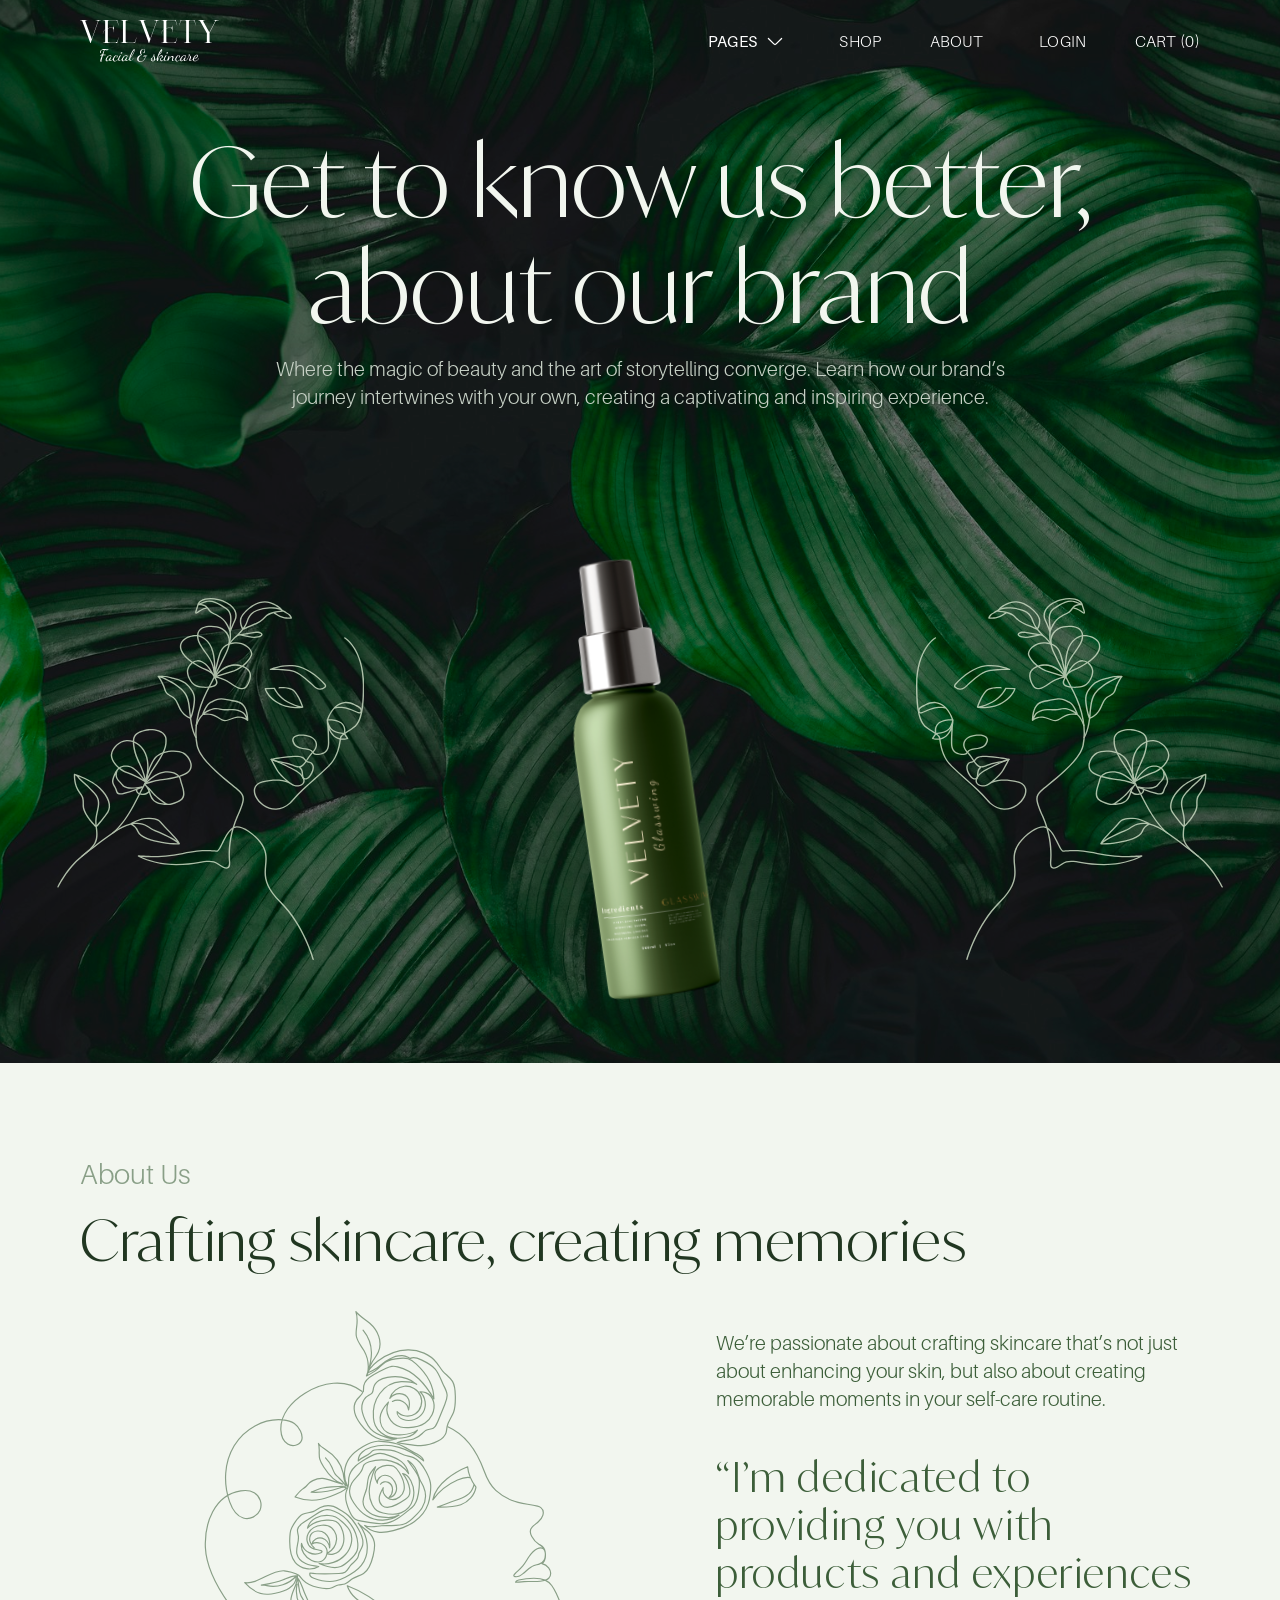
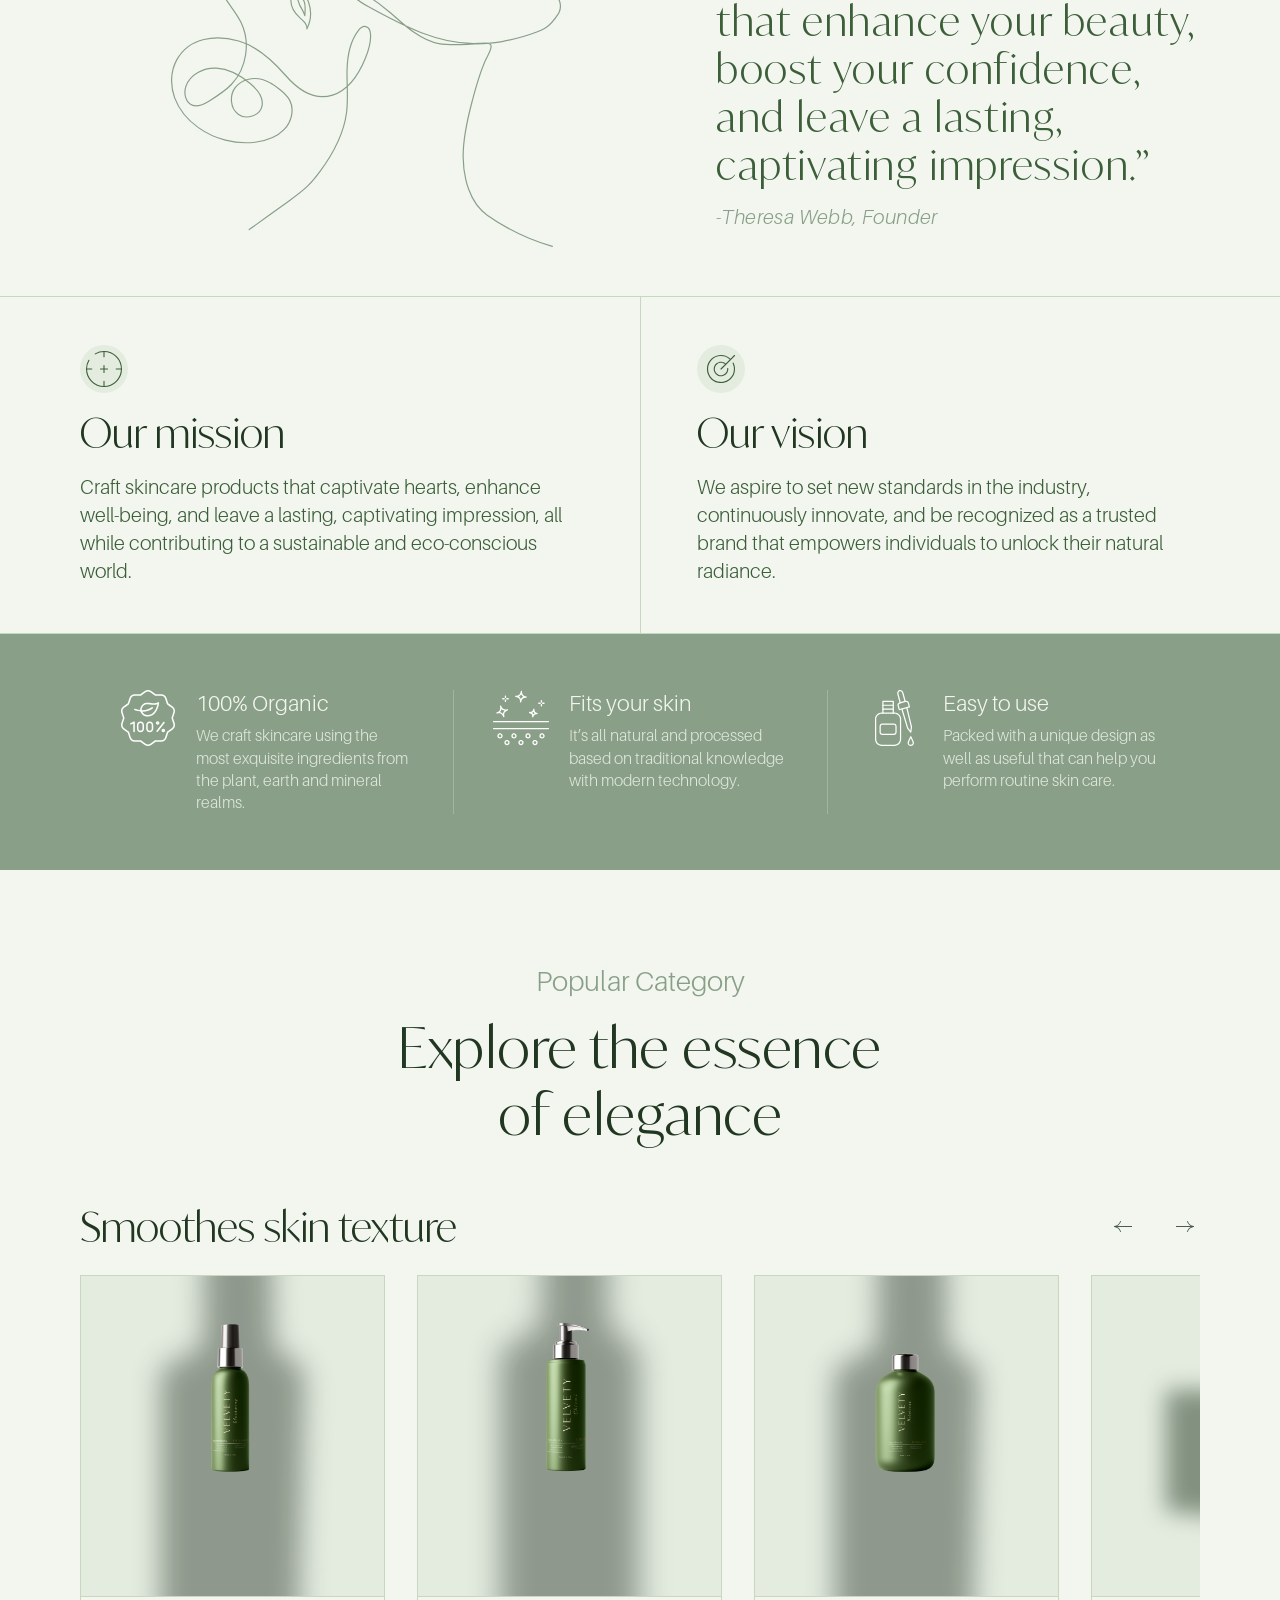
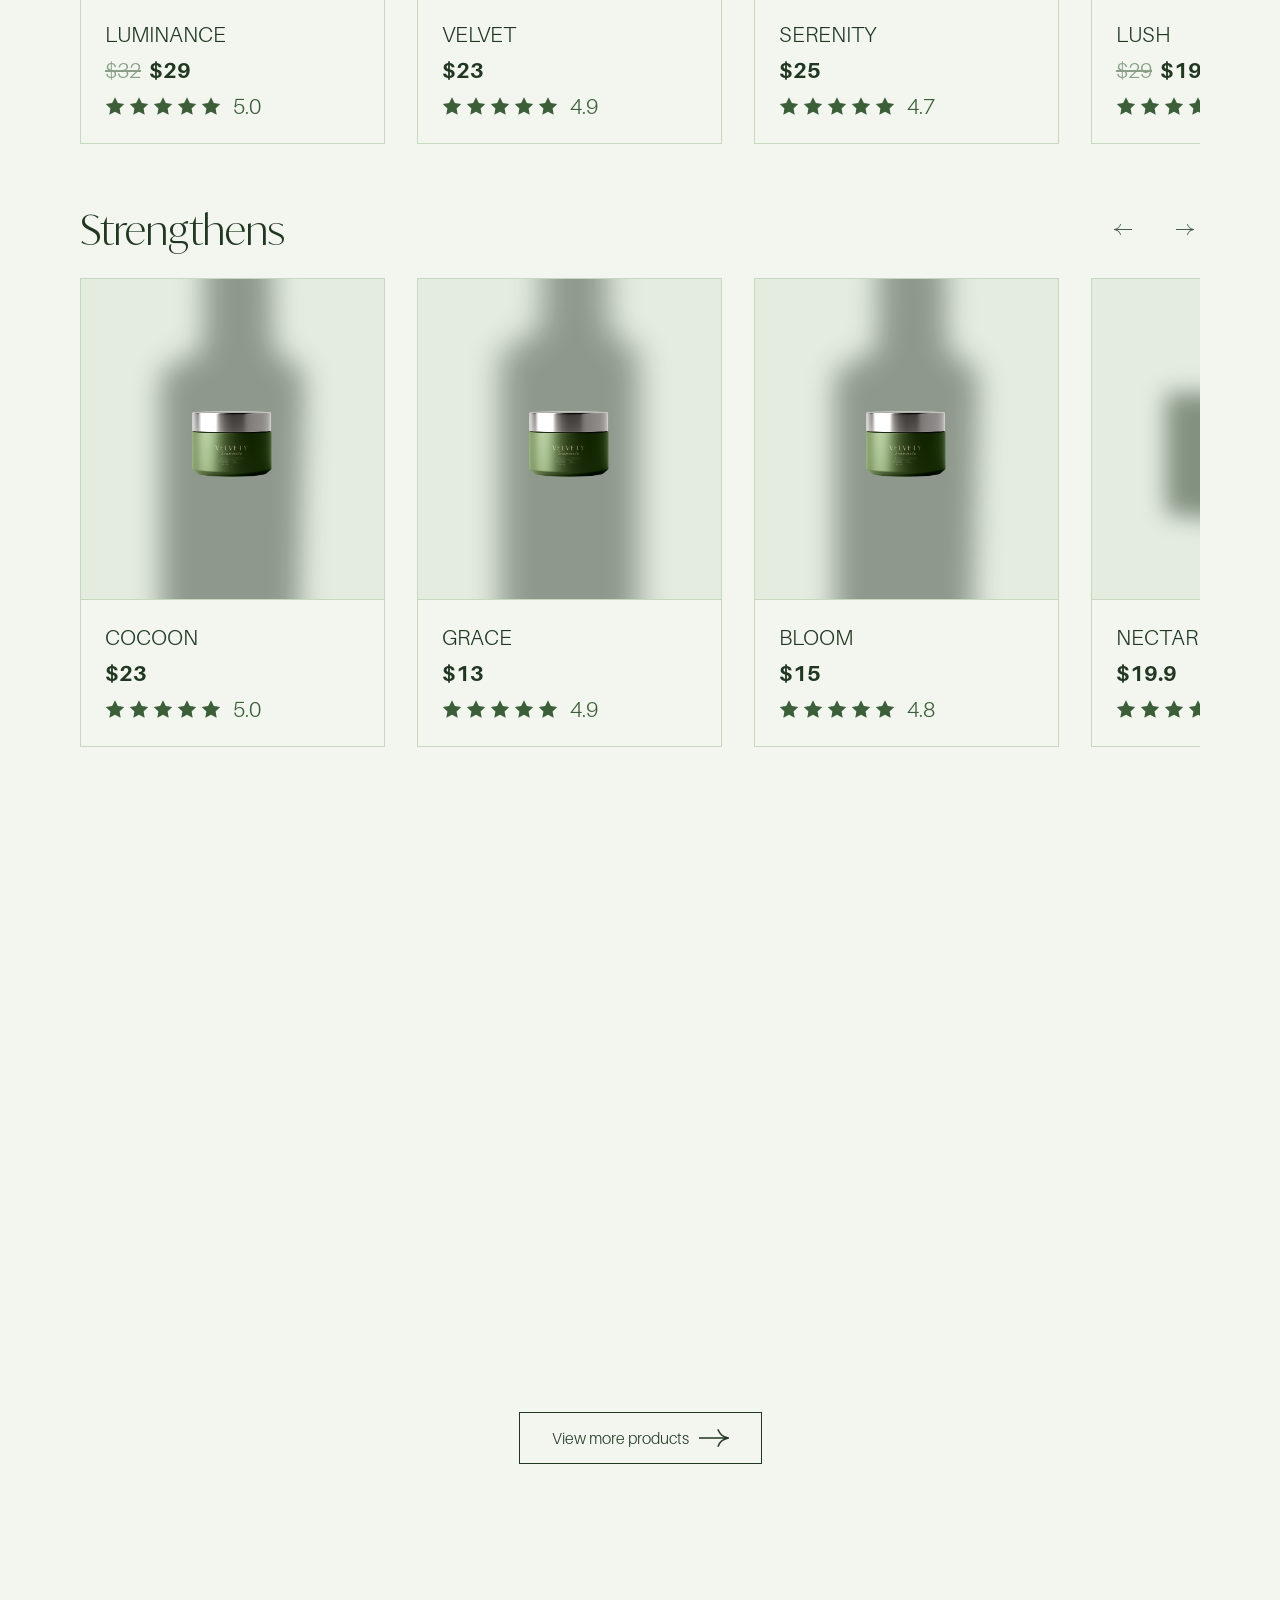
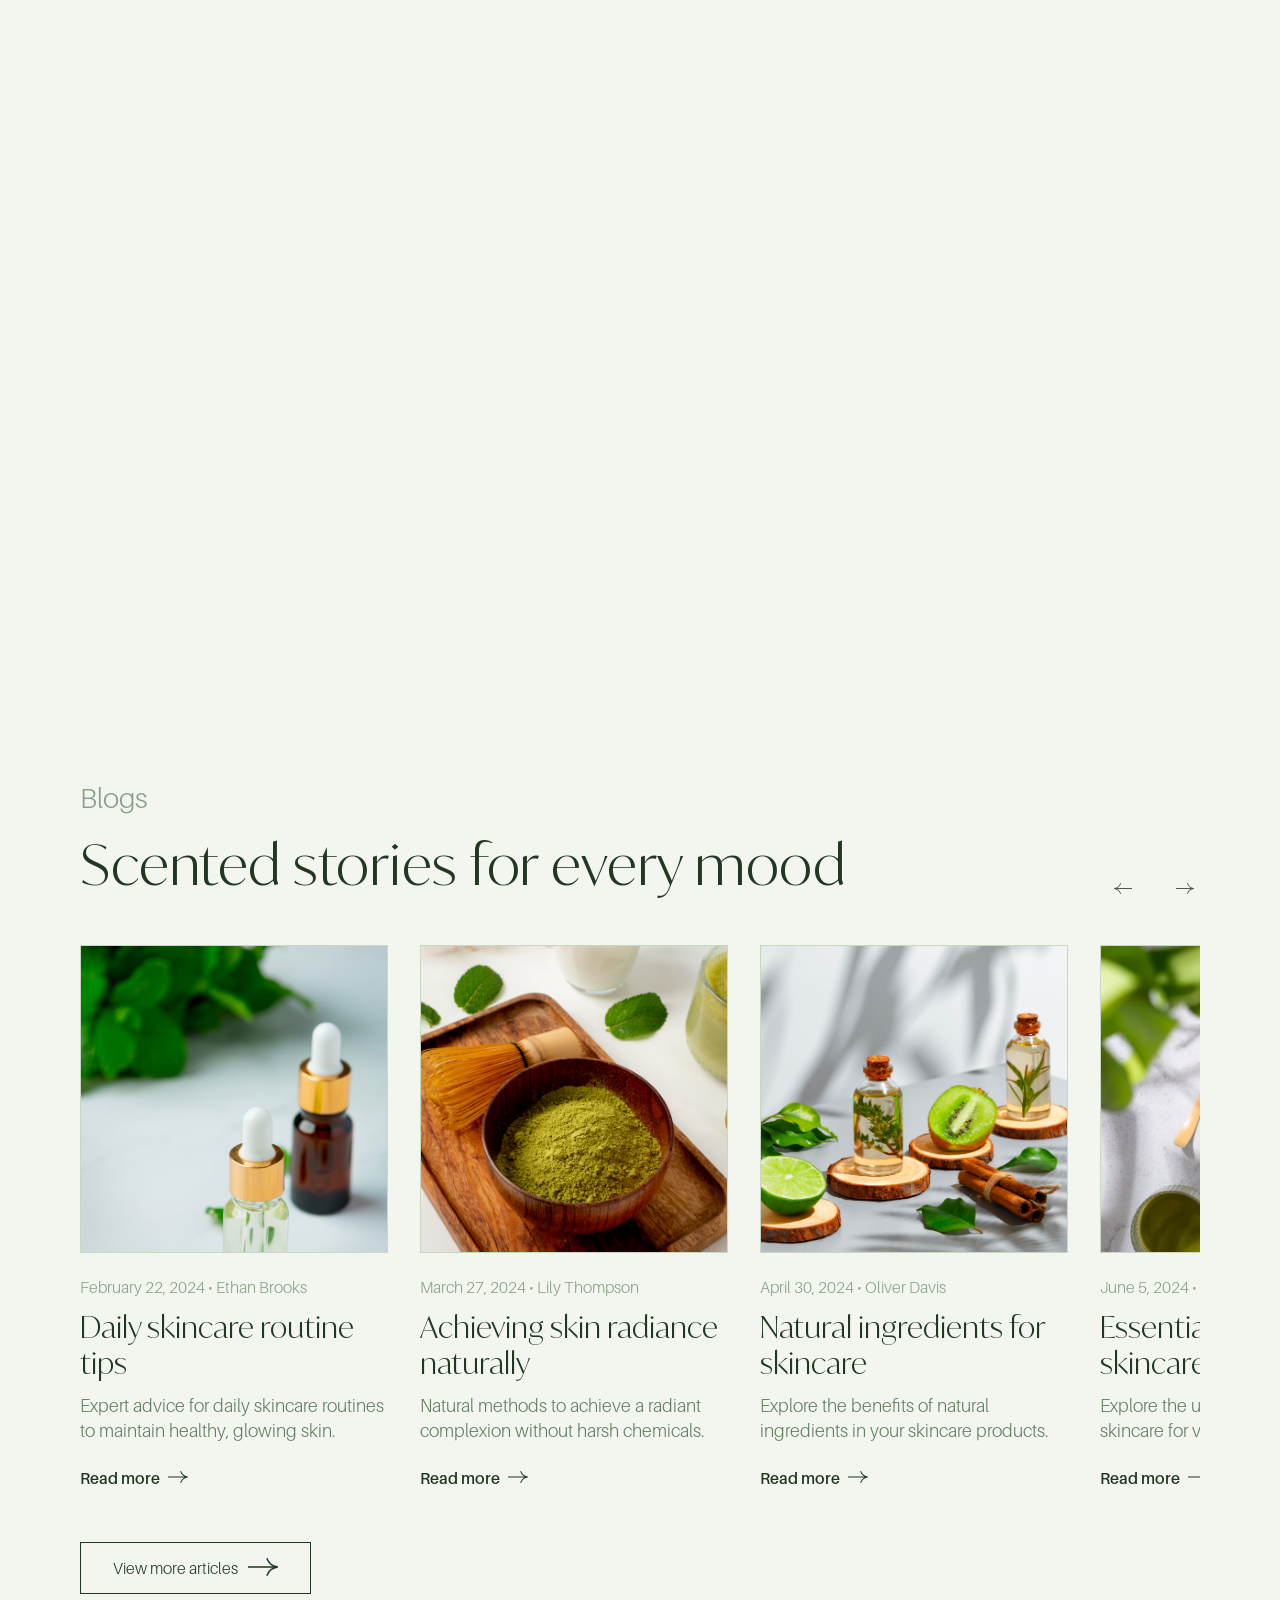
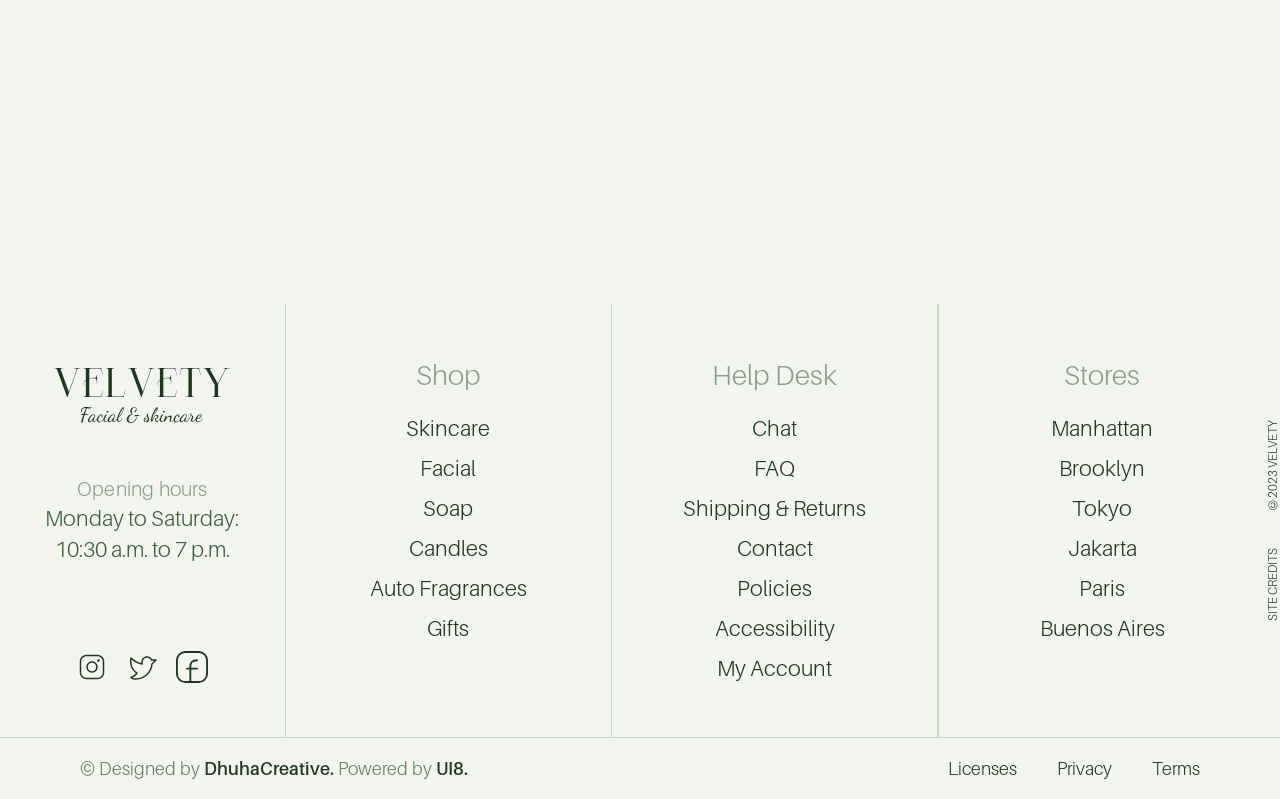
==== about.html @ 3296fec9 "Build VELVETY responsive site: Home, About, Shop Faithful Figma-to-code implementation with full-ble" ====
<!DOCTYPE html>
<html lang="en">
<head>
<meta charset="UTF-8" />
<meta name="viewport" content="width=device-width, initial-scale=1.0" />
<title>VELVETY — About Us</title>
<meta name="description" content="Get to know us better — Velvety facial &amp; skincare. Our story, mission, team and journal." />
<link rel="preconnect" href="https://fonts.googleapis.com" />
<link rel="preconnect" href="https://fonts.gstatic.com" crossorigin />
<link href="https://fonts.googleapis.com/css2?family=Cormorant+Garamond:ital,wght@0,300;0,400;0,500;1,400&display=swap" rel="stylesheet" />
<link rel="stylesheet" href="css/styles.css" />
<link rel="stylesheet" href="css/about.css" />
</head>
<body>

<!-- ================= NAVBAR ================= -->
<header class="nav" id="nav">
  <div class="nav__inner">
    <a class="nav__logo" href="index.html" aria-label="Velvety home">
      <img src="assets/svg/velvety_logo_nav.svg" alt="Velvety" class="nav__logo-word" />
      <img src="assets/svg/facial_skincare_nav.svg" alt="Facial &amp; skincare" class="nav__logo-sub" />
    </a>
    <nav class="nav__menu" aria-label="Primary">
      <div class="nav__left">
        <button class="nav__link nav__pages" type="button">PAGES
          <img src="assets/svg/arrow_down.svg" alt="" class="nav__caret" />
        </button>
        <a class="nav__link" href="shop.html">SHOP</a>
        <a class="nav__link" href="about.html">ABOUT</a>
      </div>
      <div class="nav__right">
        <a class="nav__link" href="#">LOGIN</a>
        <a class="nav__link" href="#">CART (0)</a>
      </div>
    </nav>
    <button class="nav__burger" id="burger" aria-label="Menu" aria-expanded="false"><span></span><span></span><span></span></button>
  </div>
</header>

<main id="top">

<!-- ================= HERO ================= -->
<section class="ahero" id="hero">
  <div class="ahero__bg" style="background-image:url('assets/img/about_hero_bg.png')"></div>
  <img class="ahero__illus ahero__illus--l" src="assets/svg/about_illus_left.svg" alt="" />
  <img class="ahero__illus ahero__illus--r" src="assets/svg/about_illus_right.svg" alt="" />
  <div class="ahero__inner">
    <h1 class="ahero__title reveal-hero"><span class="line">Get to know us better,</span> <span class="line">about our brand</span></h1>
    <p class="ahero__sub reveal">Where the magic of beauty and the art of storytelling converge. Learn how our brand’s journey intertwines with your own, creating a captivating and inspiring experience.</p>
    <div class="ahero__bottle floaty-slow"><img src="assets/img/about_hero_bottle.png" alt="Velvety product" /></div>
  </div>
</section>

<!-- ================= ABOUT US ================= -->
<section class="aboutus">
  <div class="aboutus__head reveal">
    <p class="eyebrow">About Us</p>
    <h2 class="h2">Crafting skincare, creating memories</h2>
  </div>
  <div class="aboutus__content reveal">
    <div class="aboutus__illus"><img src="assets/svg/about_woman_b.svg" alt="Line illustration of a woman" /></div>
    <div class="aboutus__text">
      <p class="lead">We’re passionate about crafting skincare that’s not just about enhancing your skin, but also about creating memorable moments in your self-care routine.</p>
      <div class="aboutus__quote">
        <blockquote>“I’m dedicated to providing you with products and experiences that enhance your beauty, boost your confidence, and leave a lasting, captivating impression.”</blockquote>
        <cite>-Theresa Webb, Founder</cite>
      </div>
    </div>
  </div>
</section>

<!-- ================= MISSION & VISION ================= -->
<section class="mv reveal">
  <div class="mv__col">
    <span class="mv__icon"><img src="assets/svg/ic_mission.svg" alt="" /></span>
    <h3>Our mission</h3>
    <p>Craft skincare products that captivate hearts, enhance well-being, and leave a lasting, captivating impression, all while contributing to a sustainable and eco-conscious world.</p>
  </div>
  <div class="mv__col">
    <span class="mv__icon"><img src="assets/svg/ic_vision.svg" alt="" /></span>
    <h3>Our vision</h3>
    <p>We aspire to set new standards in the industry, continuously innovate, and be recognized as a trusted brand that empowers individuals to unlock their natural radiance.</p>
  </div>
</section>

<!-- ================= VALUE BAR ================= -->
<section class="value reveal">
  <div class="value__col">
    <span class="value__icon"><img src="assets/svg/ic_organic.svg" alt="" /></span>
    <div><h4>100% Organic</h4><p>We craft skincare using the most exquisite ingredients from the plant, earth and mineral realms.</p></div>
  </div>
  <div class="value__col">
    <span class="value__icon"><img src="assets/svg/ic_skin.svg" alt="" /></span>
    <div><h4>Fits your skin</h4><p>It’s all natural and processed based on traditional knowledge with modern technology.</p></div>
  </div>
  <div class="value__col">
    <span class="value__icon"><img src="assets/svg/ic_serum.svg" alt="" /></span>
    <div><h4>Easy to use</h4><p>Packed with a unique design as well as useful that can help you perform routine skin care.</p></div>
  </div>
</section>

<!-- ================= EXPLORE ================= -->
<section class="explore">
  <div class="explore__head reveal">
    <p class="eyebrow">Popular Category</p>
    <h2 class="h2">Explore the essence of elegance</h2>
  </div>

  <div class="excat reveal">
    <div class="excat__title"><h3>Smoothes skin texture</h3>
      <div class="excat__nav"><button class="ex-prev"><img src="assets/svg/arrow_right.svg" alt="prev"></button><button class="ex-next"><img src="assets/svg/arrow_right.svg" alt="next"></button></div>
    </div>
    <div class="excat__track">
      <!-- 5 bottle products -->
      <article class="product-sm"><div class="product-sm__img"><img class="blob" src="assets/svg/blob_rect13.svg" alt=""><img class="bottle" src="assets/img/explore_bottle.png" alt="Luminance"></div><div class="product-sm__desc"><h3>LUMINANCE</h3><div class="pprice-row"><span class="pprice-old">$32</span><span class="pprice">$29</span></div><div class="rating"><span class="stars"><img src="assets/svg/star_full.svg"><img src="assets/svg/star_full.svg"><img src="assets/svg/star_full.svg"><img src="assets/svg/star_full.svg"><img src="assets/svg/star_full.svg"></span><span class="rnum">5.0</span></div></div></article>
      <article class="product-sm"><div class="product-sm__img"><img class="blob" src="assets/svg/blob_rect14.svg" alt=""><img class="bottle" src="assets/img/bottle_chicori.png" alt="Velvet"></div><div class="product-sm__desc"><h3>VELVET</h3><p class="pprice">$23</p><div class="rating"><span class="stars"><img src="assets/svg/star_full.svg"><img src="assets/svg/star_full.svg"><img src="assets/svg/star_full.svg"><img src="assets/svg/star_full.svg"><img src="assets/svg/star_full.svg"></span><span class="rnum">4.9</span></div></div></article>
      <article class="product-sm"><div class="product-sm__img"><img class="blob" src="assets/svg/blob_rect15.svg" alt=""><img class="bottle" src="assets/img/bottle_notorious.png" alt="Serenity"></div><div class="product-sm__desc"><h3>SERENITY</h3><p class="pprice">$25</p><div class="rating"><span class="stars"><img src="assets/svg/star_full.svg"><img src="assets/svg/star_full.svg"><img src="assets/svg/star_full.svg"><img src="assets/svg/star_full.svg"><img src="assets/svg/star_full.svg"></span><span class="rnum">4.7</span></div></div></article>
      <article class="product-sm"><div class="product-sm__img"><img class="blob" src="assets/svg/blob_rect27.svg" alt=""><img class="bottle" src="assets/img/bottle_holocena.png" alt="Lush"></div><div class="product-sm__desc"><h3>LUSH</h3><div class="pprice-row"><span class="pprice-old">$29</span><span class="pprice">$19</span></div><div class="rating"><span class="stars"><img src="assets/svg/star_full.svg"><img src="assets/svg/star_full.svg"><img src="assets/svg/star_full.svg"><img src="assets/svg/star_full.svg"><img src="assets/svg/star_full.svg"></span><span class="rnum">5.0</span></div></div></article>
      <article class="product-sm"><div class="product-sm__img"><img class="blob" src="assets/svg/blob_rect28.svg" alt=""><img class="bottle" src="assets/img/hero_bottle.png" alt="Elysium"></div><div class="product-sm__desc"><h3>ELYSIUM</h3><p class="pprice">$20</p><div class="rating"><span class="stars"><img src="assets/svg/star_full.svg"><img src="assets/svg/star_full.svg"><img src="assets/svg/star_full.svg"><img src="assets/svg/star_full.svg"><img src="assets/svg/star_full.svg"></span><span class="rnum">4.7</span></div></div></article>
    </div>
  </div>

  <div class="excat reveal">
    <div class="excat__title"><h3>Strengthens</h3>
      <div class="excat__nav"><button class="ex-prev"><img src="assets/svg/arrow_right.svg" alt="prev"></button><button class="ex-next"><img src="assets/svg/arrow_right.svg" alt="next"></button></div>
    </div>
    <div class="excat__track">
      <!-- 5 jar products -->
      <article class="product-sm"><div class="product-sm__img"><img class="blob" src="assets/svg/blob_rect13.svg" alt=""><img class="bottle" src="assets/img/bottle_inamorata.png" alt="Cocoon"></div><div class="product-sm__desc"><h3>COCOON</h3><p class="pprice">$23</p><div class="rating"><span class="stars"><img src="assets/svg/star_full.svg"><img src="assets/svg/star_full.svg"><img src="assets/svg/star_full.svg"><img src="assets/svg/star_full.svg"><img src="assets/svg/star_full.svg"></span><span class="rnum">5.0</span></div></div></article>
      <article class="product-sm"><div class="product-sm__img"><img class="blob" src="assets/svg/blob_rect14.svg" alt=""><img class="bottle" src="assets/img/bottle_inamorata.png" alt="Grace"></div><div class="product-sm__desc"><h3>GRACE</h3><p class="pprice">$13</p><div class="rating"><span class="stars"><img src="assets/svg/star_full.svg"><img src="assets/svg/star_full.svg"><img src="assets/svg/star_full.svg"><img src="assets/svg/star_full.svg"><img src="assets/svg/star_full.svg"></span><span class="rnum">4.9</span></div></div></article>
      <article class="product-sm"><div class="product-sm__img"><img class="blob" src="assets/svg/blob_rect15.svg" alt=""><img class="bottle" src="assets/img/bottle_inamorata.png" alt="Bloom"></div><div class="product-sm__desc"><h3>BLOOM</h3><p class="pprice">$15</p><div class="rating"><span class="stars"><img src="assets/svg/star_full.svg"><img src="assets/svg/star_full.svg"><img src="assets/svg/star_full.svg"><img src="assets/svg/star_full.svg"><img src="assets/svg/star_full.svg"></span><span class="rnum">4.8</span></div></div></article>
      <article class="product-sm"><div class="product-sm__img"><img class="blob" src="assets/svg/blob_rect27.svg" alt=""><img class="bottle" src="assets/img/bottle_inamorata.png" alt="Nectar"></div><div class="product-sm__desc"><h3>NECTAR</h3><p class="pprice">$19.9</p><div class="rating"><span class="stars"><img src="assets/svg/star_full.svg"><img src="assets/svg/star_full.svg"><img src="assets/svg/star_full.svg"><img src="assets/svg/star_full.svg"><img src="assets/svg/star_full.svg"></span><span class="rnum">5.0</span></div></div></article>
      <article class="product-sm"><div class="product-sm__img"><img class="blob" src="assets/svg/blob_rect28.svg" alt=""><img class="bottle" src="assets/img/bottle_inamorata.png" alt="Harmony"></div><div class="product-sm__desc"><h3>HARMONY</h3><p class="pprice">$20</p><div class="rating"><span class="stars"><img src="assets/svg/star_full.svg"><img src="assets/svg/star_full.svg"><img src="assets/svg/star_full.svg"><img src="assets/svg/star_full.svg"><img src="assets/svg/star_full.svg"></span><span class="rnum">5.0</span></div></div></article>
    </div>
  </div>

  <div class="excat reveal">
    <div class="excat__title"><h3>Revitalizes</h3>
      <div class="excat__nav"><button class="ex-prev"><img src="assets/svg/arrow_right.svg" alt="prev"></button><button class="ex-next"><img src="assets/svg/arrow_right.svg" alt="next"></button></div>
    </div>
    <div class="excat__track">
      <article class="product-sm"><div class="product-sm__img"><img class="blob" src="assets/svg/blob_rect13.svg" alt=""><img class="bottle" src="assets/img/bottle_notorious.png" alt="Opulent"></div><div class="product-sm__desc"><h3>OPULENT</h3><p class="pprice">$19</p><div class="rating"><span class="stars"><img src="assets/svg/star_full.svg"><img src="assets/svg/star_full.svg"><img src="assets/svg/star_full.svg"><img src="assets/svg/star_full.svg"><img src="assets/svg/star_full.svg"></span><span class="rnum">4.9</span></div></div></article>
      <article class="product-sm"><div class="product-sm__img"><img class="blob" src="assets/svg/blob_rect14.svg" alt=""><img class="bottle" src="assets/img/explore_bottle.png" alt="Silken"></div><div class="product-sm__desc"><h3>SILKEN</h3><p class="pprice">$17.5</p><div class="rating"><span class="stars"><img src="assets/svg/star_full.svg"><img src="assets/svg/star_full.svg"><img src="assets/svg/star_full.svg"><img src="assets/svg/star_full.svg"><img src="assets/svg/star_full.svg"></span><span class="rnum">4.8</span></div></div></article>
      <article class="product-sm"><div class="product-sm__img"><img class="blob" src="assets/svg/blob_rect15.svg" alt=""><img class="bottle" src="assets/img/bottle_chicori.png" alt="Radiant"></div><div class="product-sm__desc"><h3>RADIANT</h3><p class="pprice">$18</p><div class="rating"><span class="stars"><img src="assets/svg/star_full.svg"><img src="assets/svg/star_full.svg"><img src="assets/svg/star_full.svg"><img src="assets/svg/star_full.svg"><img src="assets/svg/star_full.svg"></span><span class="rnum">5.0</span></div></div></article>
      <article class="product-sm"><div class="product-sm__img"><img class="blob" src="assets/svg/blob_rect27.svg" alt=""><img class="bottle" src="assets/img/bottle_holocena.png" alt="Etheral"></div><div class="product-sm__desc"><h3>ETHERAL</h3><p class="pprice">$16</p><div class="rating"><span class="stars"><img src="assets/svg/star_full.svg"><img src="assets/svg/star_full.svg"><img src="assets/svg/star_full.svg"><img src="assets/svg/star_full.svg"><img src="assets/svg/star_full.svg"></span><span class="rnum">4.9</span></div></div></article>
      <article class="product-sm"><div class="product-sm__img"><img class="blob" src="assets/svg/blob_rect28.svg" alt=""><img class="bottle" src="assets/img/hero_bottle.png" alt="Verde"></div><div class="product-sm__desc"><h3>VERDE</h3><p class="pprice">$20</p><div class="rating"><span class="stars"><img src="assets/svg/star_full.svg"><img src="assets/svg/star_full.svg"><img src="assets/svg/star_full.svg"><img src="assets/svg/star_full.svg"><img src="assets/svg/star_full.svg"></span><span class="rnum">4.9</span></div></div></article>
    </div>
  </div>

  <a href="index.html#shop" class="btn-outline" style="align-self:center"><span>View more products</span><img src="assets/svg/arrow_right.svg" alt=""></a>
</section>

<!-- ================= OUR TEAM ================= -->
<section class="team">
  <div class="team__head reveal">
    <p class="eyebrow">Our Team</p>
    <h2 class="h2">The heart and soul behind the scents</h2>
  </div>
  <div class="team__grid">
    <div class="team__col reveal">
      <article class="tcard"><div class="tcard__img"><img src="assets/img/team1.png" alt="Elena Bennett"></div><div class="tcard__name"><h5>Elena Bennett</h5><p>CEO &amp; Founder</p><img class="tcard__plus" src="assets/svg/ic_plus.svg" alt=""></div></article>
      <article class="tcard"><div class="tcard__img"><img src="assets/img/team2.png" alt="Isabella Rodriguez"></div><div class="tcard__name"><h5>Isabella Rodriguez</h5><p>CEO &amp; Founder</p><img class="tcard__plus" src="assets/svg/ic_plus.svg" alt=""></div></article>
      <article class="tcard"><div class="tcard__img"><img src="assets/img/team3.png" alt="Lucas Turner"></div><div class="tcard__name"><h5>Lucas Turner</h5><p>Quality Assurance Specialist</p><img class="tcard__plus" src="assets/svg/ic_plus.svg" alt=""></div></article>
    </div>
    <div class="team__col reveal">
      <article class="tcard"><div class="tcard__img"><img src="assets/img/team4.png" alt="Sophia Langley"></div><div class="tcard__name"><h5>Sophia Langley</h5><p>Chief Scientist</p><img class="tcard__plus" src="assets/svg/ic_plus.svg" alt=""></div></article>
      <article class="tcard"><div class="tcard__img"><img src="assets/img/team5.png" alt="Liam Morgan"></div><div class="tcard__name"><h5>Liam Morgan</h5><p>Creative director</p><img class="tcard__plus" src="assets/svg/ic_plus.svg" alt=""></div></article>
      <article class="tcard"><div class="tcard__img"><img src="assets/img/team6.png" alt="Ava Foster"></div><div class="tcard__name"><h5>Ava Foster</h5><p>Sales &amp; Partnerships Manager</p><img class="tcard__plus" src="assets/svg/ic_plus.svg" alt=""></div></article>
    </div>
    <div class="team__col reveal">
      <article class="tcard"><div class="tcard__img"><img src="assets/img/team7.png" alt="Oliver Mitchell"></div><div class="tcard__name"><h5>Oliver Mitchell</h5><p>Head of Product Development</p><img class="tcard__plus" src="assets/svg/ic_plus.svg" alt=""></div></article>
      <article class="tcard"><div class="tcard__img"><img src="assets/img/team8.png" alt="Nina Carter"></div><div class="tcard__name"><h5>Nina Carter</h5><p>Customer Care Manager</p><img class="tcard__plus" src="assets/svg/ic_plus.svg" alt=""></div></article>
      <article class="tcard"><div class="tcard__img"><img src="assets/img/team9.png" alt="Ella Clarke"></div><div class="tcard__name"><h5>Ella Clarke</h5><p>Sustainability Coordinator</p><img class="tcard__plus" src="assets/svg/ic_plus.svg" alt=""></div></article>
    </div>
  </div>
</section>

<!-- ================= STATS ================= -->
<section class="stats reveal">
  <div class="stat"><b data-count="4.9">4.9</b><span>Customer Satisfaction</span></div>
  <div class="stat"><b data-count="100" data-suffix="+">100+</b><span>Variety of Product</span></div>
  <div class="stat"><b data-count="15" data-suffix="+">15+</b><span>Years in Business</span></div>
  <div class="stat"><b data-count="100" data-suffix="%">100%</b><span>Eco-Friendly Initiatives</span></div>
</section>

<!-- ================= BLOGS ================= -->
<section class="blogs">
  <div class="blogs__head reveal">
    <div>
      <p class="eyebrow">Blogs</p>
      <h2 class="h2" style="margin-top:16px">Scented stories for every mood</h2>
    </div>
    <div class="blogs__nav"><button class="bl-prev"><img src="assets/svg/arrow_right.svg" alt="prev"></button><button class="bl-next"><img src="assets/svg/arrow_right.svg" alt="next"></button></div>
  </div>
  <div class="blogs__track reveal">
    <article class="bcard"><div class="bcard__img"><img src="assets/img/blog1.png" alt=""></div><div class="bcard__meta"><p class="bcard__date">February 22, 2024 • Ethan Brooks</p><h3 class="bcard__title">Daily skincare routine tips</h3><p class="bcard__desc">Expert advice for daily skincare routines to maintain healthy, glowing skin.</p></div><a href="#" class="btn-text">Read more <img src="assets/svg/arrow_right.svg" alt=""></a></article>
    <article class="bcard"><div class="bcard__img"><img src="assets/img/blog2.png" alt=""></div><div class="bcard__meta"><p class="bcard__date">March 27, 2024 • Lily Thompson</p><h3 class="bcard__title">Achieving skin radiance naturally</h3><p class="bcard__desc">Natural methods to achieve a radiant complexion without harsh chemicals.</p></div><a href="#" class="btn-text">Read more <img src="assets/svg/arrow_right.svg" alt=""></a></article>
    <article class="bcard"><div class="bcard__img"><img src="assets/img/blog3.png" alt=""></div><div class="bcard__meta"><p class="bcard__date">April 30, 2024 • Oliver Davis</p><h3 class="bcard__title">Natural ingredients for skincare</h3><p class="bcard__desc">Explore the benefits of natural ingredients in your skincare products.</p></div><a href="#" class="btn-text">Read more <img src="assets/svg/arrow_right.svg" alt=""></a></article>
    <article class="bcard"><div class="bcard__img"><img src="assets/img/blog4.png" alt=""></div><div class="bcard__meta"><p class="bcard__date">June 5, 2024 • Ava Bennett</p><h3 class="bcard__title">Essential oils for skincare</h3><p class="bcard__desc">Explore the use of essential oils in skincare for various benefits.</p></div><a href="#" class="btn-text">Read more <img src="assets/svg/arrow_right.svg" alt=""></a></article>
    <article class="bcard"><div class="bcard__img"><img src="assets/img/blog5.png" alt=""></div><div class="bcard__meta"><p class="bcard__date">October 25, 2024 • Sofia Adams</p><h3 class="bcard__title">Anti-Aging Secrets Revealed</h3><p class="bcard__desc">Unlock the fountain of youth with proven anti-aging tips and skincare secrets to keep your complexion timeless.</p></div><a href="#" class="btn-text">Read more <img src="assets/svg/arrow_right.svg" alt=""></a></article>
    <article class="bcard"><div class="bcard__img"><img src="assets/img/blog6.png" alt=""></div><div class="bcard__meta"><p class="bcard__date">November 30, 2024 • Caleb Johnson</p><h3 class="bcard__title">The Power of Transparent Skincare</h3><p class="bcard__desc">Dive into the world of transparent skincare, demystifying ingredients and practices for a crystal-clear complexion.</p></div><a href="#" class="btn-text">Read more <img src="assets/svg/arrow_right.svg" alt=""></a></article>
    <article class="bcard"><div class="bcard__img"><img src="assets/img/blog7.png" alt=""></div><div class="bcard__meta"><p class="bcard__date">January 4, 2025 • Emma White</p><h3 class="bcard__title">Cold-Weather Skincare Tips</h3><p class="bcard__desc">Explore the use of essential oils in skincare for various benefits.</p></div><a href="#" class="btn-text">Read more <img src="assets/svg/arrow_right.svg" alt=""></a></article>
    <article class="bcard"><div class="bcard__img"><img src="assets/img/blog8.png" alt=""></div><div class="bcard__meta"><p class="bcard__date">February 8, 2025 • Noah Turner</p><h3 class="bcard__title">New Year, New Skincare Routine</h3><p class="bcard__desc">Fresh routines and rituals to refresh your skin and your mindset for the year ahead.</p></div><a href="#" class="btn-text">Read more <img src="assets/svg/arrow_right.svg" alt=""></a></article>
  </div>
  <a href="#" class="btn-outline blogs__more"><span>View more articles</span><img src="assets/svg/arrow_right.svg" alt=""></a>
</section>

<!-- ================= SUBSCRIBE ================= -->
<section class="subscribe reveal">
  <h2 class="subscribe__title">Subscribe to get 10% off your first order</h2>
  <form class="subscribe__form" onsubmit="return false">
    <div class="subscribe__input"><input type="email" placeholder="Drop your email here" aria-label="Email" /></div>
    <button class="subscribe__btn" aria-label="Subscribe"><img src="assets/svg/arrow_big.svg" alt="" /></button>
  </form>
</section>

</main>

<!-- ================= FOOTER ================= -->
<footer class="footer">
  <div class="footer__cols">
    <div class="footer__brand">
      <div class="footer__logo">
        <img src="assets/svg/velvety_logo_footer.svg" alt="Velvety" class="footer__logo-word" />
        <img src="assets/svg/facial_skincare_footer.svg" alt="Facial &amp; skincare" class="footer__logo-sub" />
      </div>
      <div class="footer__hours"><p class="muted">Opening hours</p><p class="dark">Monday to Saturday: 10:30 a.m. to 7 p.m.</p></div>
      <div class="footer__social"><a href="#" aria-label="Instagram"><img src="assets/svg/ic_instagram.svg" alt=""></a><a href="#" aria-label="Twitter"><img src="assets/svg/ic_twitter.svg" alt=""></a><a href="#" aria-label="Facebook"><img src="assets/svg/ic_facebook.svg" alt=""></a></div>
    </div>
    <div class="footer__menu footer__menu--l"><p class="footer__h">Shop</p><ul><li>Skincare</li><li>Facial</li><li>Soap</li><li>Candles</li><li>Auto Fragrances</li><li>Gifts</li></ul></div>
    <div class="footer__menu"><p class="footer__h">Help Desk</p><ul><li>Chat</li><li>FAQ</li><li>Shipping &amp; Returns</li><li>Contact</li><li>Policies</li><li>Accessibility</li><li>My Account</li></ul></div>
    <div class="footer__menu footer__menu--l"><p class="footer__h">Stores</p><ul><li>Manhattan</li><li>Brooklyn</li><li>Tokyo</li><li>Jakarta</li><li>Paris</li><li>Buenos Aires</li></ul></div>
    <div class="footer__credits"><span>SITE CREDITS</span><span>©2023 VELVETY</span></div>
  </div>
  <div class="footer__bar">
    <p>© Designed by <b>DhuhaCreative.</b> Powered by <b>UI8.</b></p>
    <div class="footer__legal"><span>Licenses</span><span>Privacy</span><span>Terms</span></div>
  </div>
</footer>

<script src="js/script.js"></script>
<script src="js/about.js"></script>
</body>
</html>
---- css/styles.css ----
/* ============================================================
   VELVETY — Facial & Skincare  |  faithful rebuild of Figma "Home"
   ============================================================ */

/* ---------- Fonts (real licensed fonts, provided by the user) ----------
   IvyMode  → headings (serif)   | assets/fonts/ivy-mode/  (woff2 + woff)
   Aileron  → body (sans)        | assets/fonts/aileron/   (otf) */
@font-face{font-family:"IvyMode";src:url("../assets/fonts/ivy-mode/IvyMode-Thin.woff2") format("woff2"),url("../assets/fonts/ivy-mode/IvyMode-Thin.woff") format("woff");font-weight:100 300;font-style:normal;font-display:swap}
@font-face{font-family:"IvyMode";src:url("../assets/fonts/ivy-mode/IvyMode-Light.woff2") format("woff2"),url("../assets/fonts/ivy-mode/IvyMode-Light.woff") format("woff");font-weight:300;font-style:normal;font-display:swap}
@font-face{font-family:"IvyMode";src:url("../assets/fonts/ivy-mode/IvyMode-LightItalic.woff2") format("woff2"),url("../assets/fonts/ivy-mode/IvyMode-LightItalic.woff") format("woff");font-weight:300;font-style:italic;font-display:swap}
@font-face{font-family:"IvyMode";src:url("../assets/fonts/ivy-mode/IvyMode-Regular.woff2") format("woff2"),url("../assets/fonts/ivy-mode/IvyMode-Regular.woff") format("woff");font-weight:400;font-style:normal;font-display:swap}
@font-face{font-family:"IvyMode";src:url("../assets/fonts/ivy-mode/IvyMode-Italic.woff2") format("woff2"),url("../assets/fonts/ivy-mode/IvyMode-Italic.woff") format("woff");font-weight:400;font-style:italic;font-display:swap}
@font-face{font-family:"IvyMode";src:url("../assets/fonts/ivy-mode/IvyMode-SemiBold.woff2") format("woff2"),url("../assets/fonts/ivy-mode/IvyMode-SemiBold.woff") format("woff");font-weight:600;font-style:normal;font-display:swap}
@font-face{font-family:"IvyMode";src:url("../assets/fonts/ivy-mode/IvyMode-Bold.woff2") format("woff2"),url("../assets/fonts/ivy-mode/IvyMode-Bold.woff") format("woff");font-weight:700;font-style:normal;font-display:swap}

@font-face{font-family:"Aileron";src:url("../assets/fonts/aileron/Aileron-UltraLight.otf") format("opentype");font-weight:200;font-style:normal;font-display:swap}
@font-face{font-family:"Aileron";src:url("../assets/fonts/aileron/Aileron-Light.otf") format("opentype");font-weight:300;font-style:normal;font-display:swap}
@font-face{font-family:"Aileron";src:url("../assets/fonts/aileron/Aileron-LightItalic.otf") format("opentype");font-weight:300;font-style:italic;font-display:swap}
@font-face{font-family:"Aileron";src:url("../assets/fonts/aileron/Aileron-Regular.otf") format("opentype");font-weight:400;font-style:normal;font-display:swap}
@font-face{font-family:"Aileron";src:url("../assets/fonts/aileron/Aileron-Italic.otf") format("opentype");font-weight:400;font-style:italic;font-display:swap}
@font-face{font-family:"Aileron";src:url("../assets/fonts/aileron/Aileron-SemiBold.otf") format("opentype");font-weight:600;font-style:normal;font-display:swap}
@font-face{font-family:"Aileron";src:url("../assets/fonts/aileron/Aileron-Bold.otf") format("opentype");font-weight:700;font-style:normal;font-display:swap}

:root{
  --c0:#F2F6EF;        /* page background */
  --surface:#E4ECE0;   /* product surface */
  --border:#C8D8C0;
  --g40:#899F87;       /* sage */
  --g60:#617C5F;
  --g80:#3C5E39;
  --g100:#213721;      /* main dark green */
  --pressed:#101C10;
  --white:#fff;
  --serif:"IvyMode","Cormorant Garamond",Georgia,serif;
  --sans:"Aileron","Helvetica Neue",Arial,"Segoe UI",sans-serif;
  --maxw:1440px;
  --pad:80px;
  /* full-bleed helper: section spans 100% width, content stays centered at --maxw.
     On screens <= maxw it collapses to --pad; on wider screens it grows to center. */
  --gutter:max(var(--pad), calc((100% - var(--maxw)) / 2 + var(--pad)));
  --ease:cubic-bezier(.22,1,.36,1);
}

*,*::before,*::after{box-sizing:border-box}
html{scroll-behavior:smooth}
body{
  margin:0;background:var(--c0);color:var(--g100);
  font-family:var(--sans);font-weight:300;
  -webkit-font-smoothing:antialiased;text-rendering:optimizeLegibility;
  overflow-x:hidden;
}
img{display:block;max-width:100%}
a{color:inherit;text-decoration:none}
button{font-family:inherit;cursor:pointer;border:none;background:none;color:inherit}
h1,h2,h3,h4,h5{margin:0;font-weight:300}
ul{margin:0;padding:0;list-style:none}

/* Serif = IvyMode substitute needs a touch more weight/size tweak to match */
.h2,.hero__title,.ingredients__title,.subscribe__title,.testi__quote,.h5,.service .h2,.about .h2{font-family:var(--serif)}

/* ---------- shared type ---------- */
.eyebrow{font-family:var(--sans);font-weight:300;font-size:28px;line-height:1.1;color:var(--g40);margin:0}
.h2{font-size:56px;line-height:1.2;letter-spacing:.5px;color:var(--g100)}
.h5{font-size:30px;line-height:1.2;color:var(--g100)}

/* clamp helpers for fluid scaling */
@media(max-width:1100px){
  .h2{font-size:clamp(34px,5vw,56px)}
  .eyebrow{font-size:clamp(20px,2.4vw,28px)}
}

/* ============================================================
   NAVBAR
   ============================================================ */
.nav{position:fixed;top:0;left:0;width:100%;z-index:100;transition:background .4s var(--ease),box-shadow .4s var(--ease)}
.nav__inner{max-width:var(--maxw);margin:0 auto;padding:20px var(--pad);display:flex;align-items:center;justify-content:space-between;gap:24px}
.nav__logo{display:flex;flex-direction:column;align-items:center;gap:6px;filter:brightness(0) invert(1);transition:filter .4s var(--ease)}
.nav__logo-word{height:23px;width:auto}
.nav__logo-sub{height:13px;width:auto}
.nav__menu{display:flex;align-items:center;justify-content:space-between;flex:0 0 auto;gap:56px}
.nav__left,.nav__right{display:flex;align-items:center;gap:48px}
.nav__link{position:relative;font-size:16px;letter-spacing:.3px;color:var(--white);display:inline-flex;align-items:center;gap:8px;transition:color .4s var(--ease);white-space:nowrap}
.nav__link::after{content:"";position:absolute;left:0;bottom:-4px;height:1px;width:0;background:currentColor;transition:width .35s var(--ease)}
.nav__link:hover::after{width:100%}
.nav__caret{width:20px;height:20px;filter:brightness(0) invert(1);transition:transform .3s var(--ease),filter .4s var(--ease)}
.nav__pages:hover .nav__caret{transform:translateY(2px)}
.nav__burger{display:none;flex-direction:column;gap:5px;padding:6px;z-index:110}
.nav__burger span{display:block;width:26px;height:2px;background:var(--white);transition:.35s var(--ease)}

/* scrolled state */
.nav.is-solid{background:var(--c0);box-shadow:0 1px 0 var(--border)}
.nav.is-solid .nav__logo{filter:none}
.nav.is-solid .nav__link{color:var(--g100)}
.nav.is-solid .nav__caret{filter:none}
.nav.is-solid .nav__burger span{background:var(--g100)}

/* ============================================================
   HERO
   ============================================================ */
.hero{position:relative;width:100%;height:734px;overflow:hidden;background:var(--c0)}
.hero__bg-left{position:absolute;left:0;top:0;width:49.3%;height:100%;background:var(--g40)}
.hero__bg-right{position:absolute;right:0;top:0;width:50.7%;height:100%;overflow:hidden}
.hero__leaf{position:absolute;inset:0;background-size:cover;background-position:center;transform:scale(1.05);animation:kenburns 18s ease-in-out infinite alternate}
.hero__bg-right::after{content:"";position:absolute;inset:0;background:rgba(0,0,0,.28)}
@keyframes kenburns{to{transform:scale(1.15)}}

.hero__title{position:absolute;top:146px;left:calc(50% - 176px);width:806px;max-width:56vw;color:var(--c0);font-size:clamp(48px,7.5vw,108px);line-height:1.05;z-index:3}
.hero__title .line{display:block;overflow:hidden}
.hero__title .line>*{display:inline-block}

.hero__bottle{position:absolute;left:118px;top:24px;width:440px;height:768px;max-width:34vw;z-index:4;transform:rotate(-8deg);overflow:hidden;filter:drop-shadow(0 50px 70px rgba(16,28,16,.4))}
.hero__bottle img{width:100%;height:100%;object-fit:cover;object-position:center}
.floaty{animation:floaty 6.5s ease-in-out infinite}
@keyframes floaty{0%,100%{transform:rotate(-8deg) translateY(0)}50%{transform:rotate(-8deg) translateY(-16px)}}

.hero__slider{position:absolute;left:68px;top:292px;z-index:5;display:flex;flex-direction:column;align-items:center;gap:24px}
.hero__arrow{display:flex;align-items:center;justify-content:center;cursor:pointer;transition:transform .3s var(--ease)}
.hero__arrow img{width:30px;height:auto}
.hero__arrow--up{transform:rotate(-90deg)}
.hero__arrow--down{transform:rotate(-90deg)}
.hero__arrow:hover{transform:rotate(-90deg) scale(1.15)}
.hero__dots{display:flex;flex-direction:column;gap:8px;align-items:center}
.dot{width:4px;height:4px;background:var(--surface);transform:rotate(45deg);transition:background .3s,transform .3s}
.dot.is-active{background:var(--g80);transform:rotate(45deg) scale(1.3)}
.hero__dots--dark .dot{background:var(--g100)}

.hero__cta{position:absolute;top:592px;left:38%;z-index:5}

/* solid button (Shop now hero) */
.btn-solid{display:inline-flex;align-items:center;gap:20px;background:var(--c0);color:var(--g100);
  padding:20px 32px;font-size:22px;transition:background .35s var(--ease),color .35s var(--ease),transform .35s var(--ease);}
.btn-solid__arrow{width:30px;transform:scaleX(-1)}
.btn-solid:hover{background:var(--g100);color:var(--c0);transform:translateY(-3px)}
.btn-solid:hover .btn-solid__arrow{filter:brightness(0) invert(1);animation:nudge .6s var(--ease)}
@keyframes nudge{0%,100%{transform:scaleX(-1)}50%{transform:scaleX(-1) translateX(6px)}}

/* outline button */
.btn-outline{display:inline-flex;align-items:center;gap:10px;border:1px solid var(--g100);color:var(--g100);
  height:52px;padding:0 32px;font-size:16px;position:relative;overflow:hidden;transition:color .4s var(--ease)}
.btn-outline span,.btn-outline img{position:relative;z-index:1}
.btn-outline img{width:30px;transition:transform .35s var(--ease);transform:scaleX(-1)}
.btn-outline::before{content:"";position:absolute;inset:0;background:var(--g100);transform:translateX(-101%);transition:transform .4s var(--ease);z-index:0}
.btn-outline:hover{color:var(--c0)}
.btn-outline:hover::before{transform:translateX(0)}
.btn-outline:hover img{filter:brightness(0) invert(1);transform:scaleX(-1) translateX(5px)}

/* ============================================================
   INGREDIENTS
   ============================================================ */
.ingredients{width:100%;display:grid;grid-template-columns:49.3% 50.7%;align-items:stretch;background:var(--c0)}
.ingredients__left{position:relative;padding:87px 66px 40px;min-height:640px}
.ingredients__title{font-size:56px;line-height:1.2;letter-spacing:.5px;color:var(--g100);max-width:564px}
.ingredients__img{position:absolute;left:40px;right:20px;bottom:-40px;height:360px;background-size:contain;background-repeat:no-repeat;background-position:center bottom}
.ingredients__right{background:var(--surface);display:flex;flex-direction:column;gap:56px;justify-content:center;padding:96px 70px 96px 56px}
.ing-item{display:flex;gap:24px;align-items:center}
.ing-item__icon{flex:0 0 74px;width:74px;height:74px;display:flex;align-items:center;justify-content:center}
.ing-item__icon img{width:100%;height:100%;object-fit:contain}
.ing-item__text h3{font-size:28px;line-height:1.1;color:var(--g100);margin-bottom:8px;font-weight:300}
.ing-item__text p{margin:0;font-size:20px;line-height:1.4;color:var(--g80);max-width:506px}

/* ============================================================
   FEATURED
   ============================================================ */
.featured{border-top:1px solid var(--border);width:100%}
.featured__head{display:flex;flex-direction:column;align-items:center;gap:16px;text-align:center;padding:96px var(--gutter) 56px}
.featured__head .h2{max-width:812px}
.featured__grid{display:grid;grid-template-columns:repeat(3,1fr);border-top:1px solid var(--border);border-bottom:1px solid var(--border);max-width:var(--maxw);margin:0 auto}
.product-lg{padding:32px;display:flex;flex-direction:column;gap:24px}
.product-lg:nth-child(2){border-left:1px solid var(--border);border-right:1px solid var(--border)}
.product-lg__img{position:relative;height:528px;background:var(--surface);overflow:hidden;display:flex;align-items:center;justify-content:center}
.product-lg--oval .product-lg__img{background:transparent}
.product-lg__img .oval{position:absolute;width:100%;height:100%;background:var(--surface);border-radius:2000px}
.product-lg__img .blob{position:absolute;width:66%;height:auto;top:57%;left:50%;transform:translate(-50%,-50%);filter:blur(5px)}
.product-lg__img .bottle{position:absolute;inset:26px 0;z-index:2;object-fit:cover;object-position:center;transition:transform .6s var(--ease)}
.product-lg:hover .bottle{transform:scale(1.05)}
.product-lg__desc{display:flex;align-items:flex-end;justify-content:space-between;gap:16px}
.np{display:flex;flex-direction:column;gap:10px;color:var(--g100)}
.pname{font-size:28px;line-height:1.1;font-weight:300}
.pprice{margin:0;font-size:22px;font-weight:700}
.rating{display:flex;align-items:center;gap:12px}
.stars{display:flex;gap:4px}
.stars img{width:20px;height:20px}
.rnum{font-size:22px;color:var(--g80);font-weight:300}

/* ============================================================
   ABOUT
   ============================================================ */
.about{width:100%;padding:96px var(--gutter);display:flex;flex-direction:column;gap:96px}
.about__top{display:flex;gap:26px;align-items:flex-start}
.about__head{flex:1;display:flex;flex-direction:column;gap:16px}
.about__head .h2{max-width:566px}
.about__body{width:638px;max-width:50%;display:flex;flex-direction:column;gap:1.4em;color:var(--g80);font-size:20px;line-height:1.4}
.about__body p{margin:0}
.about__sep{height:1px;background:var(--border)}
.about__seen{display:flex;flex-direction:column;gap:40px}
.about__logos{display:flex;align-items:center;justify-content:space-between;gap:40px;flex-wrap:wrap}
.about__logos img{height:56px;width:auto;opacity:.9;transition:opacity .3s,transform .3s var(--ease)}
.about__logos img:nth-child(3){height:88px}
.about__logos img:nth-child(5){height:80px}
.about__logos img:hover{opacity:1;transform:translateY(-4px)}

/* ============================================================
   CTA BAR (sage)
   ============================================================ */
.cta-bar{width:100%;background:var(--g40);color:var(--c0);
  display:flex;align-items:center;justify-content:space-between;gap:24px;padding:40px var(--gutter)}
.cta-bar p{margin:0;font-family:var(--serif);font-size:40px;line-height:1.2}
.cta-bar__arrow img{width:66px;filter:brightness(0) invert(1);transition:transform .4s var(--ease);transform:scaleX(-1)}
.cta-bar:hover .cta-bar__arrow img{transform:scaleX(-1) translateX(12px)}

/* ============================================================
   ALL PRODUCTS
   ============================================================ */
.allprod{width:100%;border-bottom:1px solid var(--border);
  display:flex;justify-content:space-between;gap:40px;padding:96px var(--gutter)}
.allprod__left{display:flex;flex-direction:column;gap:40px;max-width:520px}
.allprod__head{display:flex;flex-direction:column;gap:16px}
.pills{display:flex;flex-wrap:wrap;gap:16px}
.pill{height:52px;padding:0 26px;border:1px solid var(--border);border-radius:40px;color:var(--g40);
  font-size:18px;transition:all .3s var(--ease)}
.pill.is-active{background:var(--surface);color:var(--g100);font-weight:600}
.pill:hover{background:var(--g100);color:var(--c0);border-color:var(--g100)}
.allprod__right{display:flex;flex-direction:column;gap:42px}
.allprod__grid{display:grid;grid-template-columns:repeat(2,305px);gap:40px}
.product-sm{border:1px solid var(--border);display:flex;flex-direction:column;overflow:hidden;background:var(--c0);transition:transform .4s var(--ease)}
.product-sm:hover{transform:translateY(-6px)}
.product-sm__img{position:relative;height:320px;background:var(--surface);overflow:hidden;display:flex;align-items:center;justify-content:center}
.product-sm__img .blob{position:absolute;width:66%;height:auto;top:57%;left:50%;transform:translate(-50%,-50%);filter:blur(4px)}
.product-sm__img .bottle{position:absolute;inset:16px 0;z-index:2;object-fit:cover;object-position:center;transition:transform .6s var(--ease)}
.product-sm:hover .bottle{transform:scale(1.07)}
.product-sm__desc{border-top:1px solid var(--border);display:flex;flex-direction:column;gap:10px;padding:24px}
.product-sm__desc h3{font-size:22px;font-weight:300;color:var(--g100)}
.product-sm__desc .pprice{font-size:22px;font-weight:700}
.allprod__right .btn-outline{align-self:flex-start}

/* ============================================================
   TRY OUR SERVICE
   ============================================================ */
.service{width:100%;border-bottom:1px solid var(--border);
  display:flex;align-items:center;justify-content:center;gap:80px;padding:96px max(48px, calc((100% - var(--maxw)) / 2 + 211px))}
.service__img{flex:0 0 auto;width:360px;max-width:38%}
.service__img img{width:100%}
.service__content{display:flex;flex-direction:column;gap:24px;max-width:519px}
.service__content .h2{max-width:519px}
.service__text{margin:0;font-size:20px;line-height:1.4;color:var(--g80)}
.service__content .btn-outline{align-self:flex-start;margin-top:8px}

/* ============================================================
   TESTIMONIALS
   ============================================================ */
.testi{position:relative;width:100%;background:#f2f6f0;border-bottom:1px solid var(--border);
  display:flex;align-items:center;justify-content:space-between;gap:40px;padding:46px var(--gutter)}
.testi__img{position:relative;width:373px;height:585px;flex:0 0 auto;display:flex;align-items:center;justify-content:center}
.testi__blob{position:absolute;width:100%;height:100%;background:var(--surface);border-radius:2000px}
.testi__img .bottle{position:relative;z-index:2;height:120%;object-fit:contain}
.testi__content{width:794px;max-width:60%;display:flex;flex-direction:column;gap:32px}
.testi__content .eyebrow{margin-bottom:48px}
.testi__stars{display:flex;gap:14px}
.testi__stars img{width:38px;height:38px}
.testi__quote{margin:0;font-family:var(--serif);font-size:40px;line-height:1.2;letter-spacing:1px;color:var(--g100)}
.testi__author{margin:0;font-style:italic;font-size:20px;letter-spacing:.4px;color:var(--g40)}
.testi__slider{flex:0 0 auto;display:flex;flex-direction:column;align-items:center;gap:24px}
.testi__slider .hero__arrow img{width:30px}

/* ============================================================
   TRIO CTA
   ============================================================ */
.trio{width:100%;display:flex;align-items:center;gap:92px;padding:96px var(--gutter)}
.trio__col{flex:1;display:flex;flex-direction:column;align-items:center;gap:32px;text-align:center}
.trio__icon{width:74px;height:74px;display:flex;align-items:center;justify-content:center;transition:transform .5s var(--ease)}
.trio__icon img{width:100%;height:100%;object-fit:contain}
.trio__col:hover .trio__icon{transform:translateY(-6px) rotate(-4deg)}
.trio__body{display:flex;flex-direction:column;align-items:center;gap:16px}
.trio__body .eyebrow{font-size:20px}
.trio__body .h5{margin-bottom:4px}
.trio__sep{width:1px;height:88px;background:#d9d9d9;flex:0 0 auto}

/* ============================================================
   SUBSCRIBE
   ============================================================ */
.subscribe{width:100%;background:var(--g40);
  display:flex;align-items:center;justify-content:space-between;gap:40px;padding:40px var(--gutter)}
.subscribe__title{color:var(--c0);font-size:56px;line-height:1.2;letter-spacing:.5px;max-width:691px}
.subscribe__form{display:flex;height:72px;flex:0 0 auto}
.subscribe__input{background:var(--white);border:1px solid var(--border);display:flex;align-items:center;padding:0 24px;width:450px;max-width:44vw}
.subscribe__input input{border:none;outline:none;width:100%;font-family:var(--sans);font-size:20px;color:var(--g100);background:transparent}
.subscribe__input input::placeholder{color:var(--g40)}
.subscribe__btn{background:var(--white);border:1px solid var(--border);border-left:none;padding:0 24px;display:flex;align-items:center;justify-content:center;transition:background .35s var(--ease)}
.subscribe__btn img{width:44px;transition:transform .35s var(--ease);transform:scaleX(-1)}
.subscribe__btn:hover{background:var(--surface)}
.subscribe__btn:hover img{transform:scaleX(-1) translateX(6px)}

/* ============================================================
   FOOTER
   ============================================================ */
.footer{background:var(--c0);width:100%}
.footer__cols{display:flex;justify-content:center;align-items:stretch}
.footer__brand{width:323px;padding:64px 0 0;display:flex;flex-direction:column;align-items:center;gap:52px}
.footer__logo{display:flex;flex-direction:column;align-items:center;gap:10px}
.footer__logo-word{height:29px}
.footer__logo-sub{height:16px}
.footer__hours{text-align:center;line-height:1.4}
.footer__hours .muted{margin:0;color:var(--g40);font-size:20px;letter-spacing:.2px}
.footer__hours .dark{margin:0;color:var(--g80);font-size:22px;max-width:249px}
.footer__social{display:flex;gap:18px;margin-top:34px}
.footer__social img{width:32px;height:32px;transition:transform .3s var(--ease)}
.footer__social a:hover img{transform:translateY(-4px)}
.footer__menu{width:360px;padding:56px 40px;display:flex;flex-direction:column;align-items:center;gap:24px}
.footer__menu--l{border-left:1px solid var(--border)}
.footer__menu:nth-child(3){border-left:1px solid var(--border);border-right:1px solid var(--border)}
.footer__h{margin:0;font-weight:300;font-size:28px;line-height:1.1;color:var(--g40)}
.footer__menu ul{display:flex;flex-direction:column;gap:14px;text-align:center}
.footer__menu li{font-size:22px;color:var(--g100);cursor:pointer;transition:color .25s}
.footer__menu li:hover{color:var(--g40)}
.footer__credits{writing-mode:vertical-rl;transform:rotate(180deg);display:flex;gap:35px;padding:10px 0;align-items:center;font-size:12px;color:var(--g100);align-self:center}
.footer__bar{border-top:1px solid var(--border);display:flex;align-items:center;justify-content:space-between;padding:20px var(--gutter);font-size:18px;color:var(--g100)}
.footer__bar p{margin:0;color:var(--g60)}
.footer__bar b{color:var(--g100);font-weight:600}
.footer__legal{display:flex;gap:40px}
.footer__legal span{cursor:pointer;transition:color .25s}
.footer__legal span:hover{color:var(--g40)}

/* ============================================================
   SCROLL REVEAL
   ============================================================ */
.reveal{opacity:0;transform:translateY(42px);transition:opacity .9s var(--ease),transform .9s var(--ease)}
.reveal.in{opacity:1;transform:none}
.reveal-hero .line>*{transform:translateY(110%);transition:transform 1s var(--ease)}
.reveal-hero.in .line>*{transform:none}

@media(prefers-reduced-motion:reduce){
  *{animation:none!important}
  .reveal{opacity:1;transform:none}
  .reveal-hero .line>*{transform:none}
}

/* ============================================================
   RESPONSIVE
   ============================================================ */
@media(max-width:1200px){
  :root{--pad:48px}
  .service{padding:96px 48px}
  .about__body{width:auto}
}
@media(max-width:980px){
  .nav__menu{position:fixed;inset:0 0 0 auto;width:min(80vw,340px);background:var(--g100);flex-direction:column;justify-content:center;align-items:flex-start;gap:32px;padding:80px 40px;transform:translateX(100%);transition:transform .45s var(--ease)}
  .nav__menu .nav__left,.nav__menu .nav__right{flex-direction:column;align-items:flex-start;gap:28px}
  .nav__link{color:var(--white)!important;font-size:20px}
  .nav.is-open .nav__menu{transform:translateX(0)}
  .nav__burger{display:flex}
  .nav.is-open .nav__burger span:nth-child(1){transform:translateY(7px) rotate(45deg)}
  .nav.is-open .nav__burger span:nth-child(2){opacity:0}
  .nav.is-open .nav__burger span:nth-child(3){transform:translateY(-7px) rotate(-45deg)}

  .hero{height:auto;min-height:620px}
  .hero__bg-left{width:100%;height:100%}
  .hero__bg-right{display:none}
  .hero__title{position:relative;top:auto;left:auto;margin:0;padding:120px 48px 0;width:auto;max-width:100%;font-size:clamp(44px,9vw,72px)}
  .hero__bottle{position:absolute;right:-30px;bottom:100px;top:auto;left:auto;width:260px;height:440px;max-width:52vw;opacity:.95}
  .hero__slider{display:none}
  .hero__cta{position:relative;top:auto;left:auto;margin:40px 48px 60px;display:inline-flex}

  .ingredients{grid-template-columns:1fr}
  .ingredients__left{min-height:auto;padding:64px 48px 320px}
  .ingredients__img{bottom:20px;left:48px;right:48px;height:280px}

  .featured__grid{grid-template-columns:1fr}
  .product-lg:nth-child(2){border-left:none;border-right:none;border-top:1px solid var(--border);border-bottom:1px solid var(--border)}

  .about__top{flex-direction:column;gap:24px}
  .about__body{max-width:100%}

  .cta-bar p{font-size:clamp(24px,4.5vw,40px)}

  .allprod{flex-direction:column;gap:56px}
  .allprod__left{max-width:100%}
  .allprod__grid{grid-template-columns:repeat(2,1fr)}

  .service{flex-direction:column;gap:40px;text-align:center;padding:72px 48px}
  .service__img{width:260px}
  .service__content .btn-outline,.service__content .h2{align-self:center;margin-left:auto;margin-right:auto}

  .testi{flex-wrap:wrap;justify-content:center;text-align:center}
  .testi__content{max-width:100%;align-items:center}
  .testi__content .eyebrow{margin-bottom:0}
  .testi__stars{justify-content:center}
  .testi__slider{flex-direction:row;width:100%;justify-content:center}
  .testi__slider .hero__dots{flex-direction:row}

  .trio{flex-direction:column;gap:48px}
  .trio__sep{width:88px;height:1px}

  .subscribe{flex-direction:column;align-items:flex-start;gap:28px}
  .subscribe__title{font-size:clamp(30px,6vw,56px)}
  .subscribe__form{width:100%}
  .subscribe__input{flex:1;width:auto;max-width:none}

  .footer__cols{flex-wrap:wrap}
  .footer__brand{width:100%;padding-bottom:40px}
  .footer__menu{width:33.333%;min-width:200px;flex:1}
  .footer__credits{display:none}
  .footer__bar{flex-direction:column;gap:12px;text-align:center}
}
@media(max-width:560px){
  :root{--pad:24px}
  .featured__head{padding:64px 24px 40px}
  .allprod__grid{grid-template-columns:1fr}
  .about{gap:56px}
  .footer__menu{width:100%}
  .footer__menu--l,.footer__menu:nth-child(3){border-left:none;border-right:none;border-top:1px solid var(--border)}
  .testi__stars img{width:28px;height:28px}
  .testi__quote{font-size:clamp(24px,6vw,40px)}
}
---- css/about.css ----
/* ============================================================
   VELVETY — About page specific styles (loads after styles.css)
   ============================================================ */

/* ---------- ABOUT HERO ---------- */
.ahero{position:relative;width:100%;min-height:950px;display:flex;align-items:flex-start;justify-content:center;overflow:hidden;background:var(--g40)}
.ahero__bg{position:absolute;inset:0;background-size:cover;background-position:center;transform:scale(1.05);animation:kenburns 20s ease-in-out infinite alternate}
.ahero::after{content:"";position:absolute;inset:0;background:rgba(0,0,0,.35)}
.ahero__inner{position:relative;z-index:3;text-align:center;padding:128px 80px 0;max-width:1200px;display:flex;flex-direction:column;align-items:center;gap:16px}
.ahero__title{font-family:var(--serif);color:var(--c0);font-size:clamp(52px,7.5vw,108px);line-height:1.1;max-width:1044px}
.ahero__sub{margin:0;color:#c7d1c6;font-size:20px;line-height:1.4;max-width:743px}
.ahero__bottle{position:relative;z-index:3;margin-top:36px;width:300px;height:600px;overflow:hidden;transform:rotate(-8deg);filter:drop-shadow(0 50px 70px rgba(16,28,16,.45))}
.ahero__bottle img{width:100%;height:100%;object-fit:cover;object-position:center}
.ahero__illus{position:absolute;z-index:2;bottom:9.7%;width:335px;max-width:24vw;opacity:.85;pointer-events:none}
.ahero__illus--r{right:4.44%}
.ahero__illus--l{left:4.44%;transform:scaleX(-1)}
.floaty-slow{animation:floaty 7s ease-in-out infinite}

/* ---------- ABOUT US ---------- */
.aboutus{width:100%}
.aboutus__head{display:flex;flex-direction:column;gap:16px;padding:96px var(--gutter) 0}
.aboutus__content{display:flex;gap:64px;align-items:center;padding:36px var(--gutter) 48px}
.aboutus__illus{flex:0 0 572px;height:539px;display:flex;align-items:center;justify-content:center}
.aboutus__illus img{max-height:100%;width:auto;object-fit:contain}
.aboutus__text{flex:1;display:flex;flex-direction:column;gap:40px}
.aboutus__text .lead{margin:0;font-size:20px;line-height:1.4;color:var(--g80)}
.aboutus__quote{display:flex;flex-direction:column;gap:16px}
.aboutus__quote blockquote{margin:0;font-family:var(--serif);font-size:40px;line-height:1.2;letter-spacing:1.6px;color:var(--g80)}
.aboutus__quote cite{font-style:italic;font-size:20px;letter-spacing:.4px;color:var(--g40)}

/* ---------- MISSION & VISION ---------- */
.mv{width:100%;border-top:1px solid var(--border);border-bottom:1px solid var(--border);display:flex;padding:0 var(--gutter)}
.mv__col{flex:1;display:flex;flex-direction:column;gap:16px;padding:48px 0}
.mv__col:first-child{padding-right:56px}
.mv__col:last-child{padding-left:56px;border-left:1px solid var(--border)}
.mv__icon{width:48px;height:48px;border-radius:100px;background:var(--surface);display:flex;align-items:center;justify-content:center}
.mv__icon img{width:36px;height:36px}
.mv__col h3{font-family:var(--serif);font-size:40px;line-height:1.2;color:var(--g100);font-weight:300}
.mv__col p{margin:0;font-size:20px;line-height:1.4;color:var(--g80)}

/* ---------- VALUE BAR (green) ---------- */
.value{width:100%;background:var(--g40);display:flex;justify-content:center;gap:0;padding:56px var(--gutter)}
.value__col{flex:1;display:flex;gap:20px;align-items:flex-start;padding:0 40px;position:relative}
.value__col + .value__col::before{content:"";position:absolute;left:0;top:0;bottom:0;width:1px;background:rgba(242,246,239,.25)}
.value__icon{flex:0 0 56px;width:56px;height:56px}
.value__icon img{width:100%;height:100%;object-fit:contain;filter:brightness(0) invert(1)}
.value__col h4{margin:0 0 8px;font-family:var(--sans);font-weight:300;font-size:22px;color:var(--c0)}
.value__col p{margin:0;font-size:16px;line-height:1.4;color:#dfe8dc}

/* ---------- EXPLORE ---------- */
.explore{width:100%;padding:96px var(--gutter);display:flex;flex-direction:column;gap:56px}
.explore__head{display:flex;flex-direction:column;align-items:center;gap:16px;text-align:center}
.explore__head .h2{max-width:540px}
.excat{display:flex;flex-direction:column;gap:24px}
.excat__title{display:flex;align-items:center;justify-content:space-between;gap:16px}
.excat__title h3{font-family:var(--serif);font-size:40px;line-height:1.2;color:var(--g100);font-weight:300}
.excat__nav{display:flex;gap:32px}
.excat__nav button{width:30px;height:18px;opacity:.8;transition:opacity .25s,transform .25s var(--ease)}
.excat__nav button:hover{opacity:1;transform:scale(1.15)}
.excat__nav img{width:30px}
.excat__nav .ex-next img{transform:scaleX(-1)}
.excat__track{display:grid;grid-auto-flow:column;grid-auto-columns:305px;gap:32px;overflow-x:auto;scroll-behavior:smooth;scroll-snap-type:x mandatory;padding-bottom:6px;scrollbar-width:none}
.excat__track::-webkit-scrollbar{display:none}
.excat__track .product-sm{scroll-snap-align:start}
.pprice-row{display:flex;gap:8px;align-items:baseline}
.pprice-old{font-size:22px;color:var(--g40);text-decoration:line-through}

/* ---------- OUR TEAM ---------- */
.team{width:100%;padding:96px var(--gutter);display:flex;flex-direction:column;gap:60px}
.team__head{display:flex;flex-direction:column;align-items:center;gap:16px;text-align:center}
.team__head .h2{max-width:670px}
.team__grid{display:flex;gap:32px}
.team__col{flex:1;display:flex;flex-direction:column;gap:52px}
.tcard{display:flex;flex-direction:column;gap:20px}
.tcard__img{background:var(--surface);border:1px solid var(--border);height:420px;overflow:hidden;position:relative}
.tcard__img img{width:100%;height:100%;object-fit:cover;object-position:top center;transition:transform .7s var(--ease)}
.tcard:hover .tcard__img img{transform:scale(1.05)}
.tcard__name{position:relative;display:flex;flex-direction:column;gap:12px;padding-bottom:20px;border-bottom:1px solid var(--border)}
.tcard__name h5{font-family:var(--serif);font-size:30px;line-height:1.2;color:var(--g100);font-weight:300}
.tcard__name p{margin:0;font-size:20px;letter-spacing:.2px;color:var(--g80)}
.tcard__plus{position:absolute;right:0;top:20px;width:24px;height:24px;transition:transform .35s var(--ease)}
.tcard:hover .tcard__plus{transform:rotate(90deg)}

/* ---------- STATS ---------- */
.stats{width:100%;background:var(--g40);display:flex;justify-content:center;padding:48px max(48px, calc((100% - var(--maxw)) / 2 + 124px))}
.stat{flex:1;max-width:250px;display:flex;flex-direction:column;gap:8px;text-align:center;position:relative}
.stat + .stat{margin-left:64px}
.stat + .stat::before{content:"";position:absolute;left:-32px;top:5px;bottom:5px;width:1px;background:rgba(242,246,239,.3)}
.stat b{font-family:var(--serif);font-weight:400;font-size:56px;line-height:1.2;color:var(--c0)}
.stat span{font-size:16px;letter-spacing:.2px;color:#e4ece0}

/* ---------- BLOGS ---------- */
.blogs{width:100%;padding:96px var(--gutter);display:flex;flex-direction:column;gap:48px;overflow:hidden}
.blogs__head{display:flex;align-items:flex-end;justify-content:space-between;gap:24px}
.blogs__head .h2{max-width:820px}
.blogs__nav{display:flex;gap:32px;flex:0 0 auto}
.blogs__nav button{width:30px;height:18px;opacity:.8;transition:opacity .25s,transform .25s var(--ease)}
.blogs__nav button:hover{opacity:1;transform:scale(1.15)}
.blogs__nav img{width:30px}
.blogs__nav .bl-next img{transform:scaleX(-1)}
.blogs__track{display:grid;grid-auto-flow:column;grid-auto-columns:308px;gap:32px;overflow-x:auto;scroll-behavior:smooth;scroll-snap-type:x mandatory;padding-bottom:6px;scrollbar-width:none}
.blogs__track::-webkit-scrollbar{display:none}
.bcard{display:flex;flex-direction:column;gap:24px;scroll-snap-align:start}
.bcard__img{width:308px;height:308px;background:var(--surface);border:1px solid var(--border);overflow:hidden}
.bcard__img img{width:100%;height:100%;object-fit:cover;transition:transform .7s var(--ease)}
.bcard:hover .bcard__img img{transform:scale(1.06)}
.bcard__meta{display:flex;flex-direction:column;gap:12px}
.bcard__date{margin:0;font-size:16px;color:var(--g40)}
.bcard__title{margin:0;font-family:var(--serif);font-size:30px;line-height:1.2;color:var(--g100);font-weight:300}
.bcard__desc{margin:0;font-size:18px;line-height:1.4;color:var(--g60);display:-webkit-box;-webkit-line-clamp:2;-webkit-box-orient:vertical;overflow:hidden}
.btn-text{display:inline-flex;align-items:center;gap:8px;font-weight:600;font-size:16px;color:var(--g100)}
.btn-text img{width:20px;transition:transform .35s var(--ease);transform:scaleX(-1)}
.btn-text:hover img{transform:scaleX(-1) translateX(6px)}
.blogs__more{align-self:flex-start}

/* ---------- RESPONSIVE ---------- */
@media(max-width:1200px){
  .aboutus__head,.aboutus__content,.mv,.explore,.team,.blogs,.value{padding-left:48px;padding-right:48px}
  .stats{padding:48px}
}
@media(max-width:980px){
  .ahero__illus{display:none}
  .aboutus__content{flex-direction:column;gap:32px}
  .aboutus__illus{flex:0 0 auto;width:100%;max-width:420px;height:auto}
  .aboutus__quote blockquote{font-size:clamp(26px,5vw,40px)}
  .mv{flex-direction:column;padding-left:48px;padding-right:48px}
  .mv__col:first-child{padding-right:0;padding-bottom:40px}
  .mv__col:last-child{padding-left:0;border-left:none;border-top:1px solid var(--border);padding-top:40px}
  .value{flex-direction:column;gap:32px}
  .value__col{padding:0}
  .value__col + .value__col::before{display:none}
  .team__grid{flex-direction:column;gap:52px}
  .team__col{gap:52px}
  .stats{flex-wrap:wrap;gap:32px;justify-content:space-between}
  .stat{flex:1 1 40%;max-width:none;margin-left:0!important}
  .stat + .stat::before{display:none}
  .blogs__head{flex-direction:column;align-items:flex-start;gap:16px}
}
@media(max-width:560px){
  .ahero__inner{padding-left:24px;padding-right:24px}
  .aboutus__head,.aboutus__content,.mv,.explore,.team,.blogs,.value{padding-left:24px;padding-right:24px}
  .stats{padding:40px 24px}
  .excat__title h3{font-size:30px}
  .stat b{font-size:40px}
}
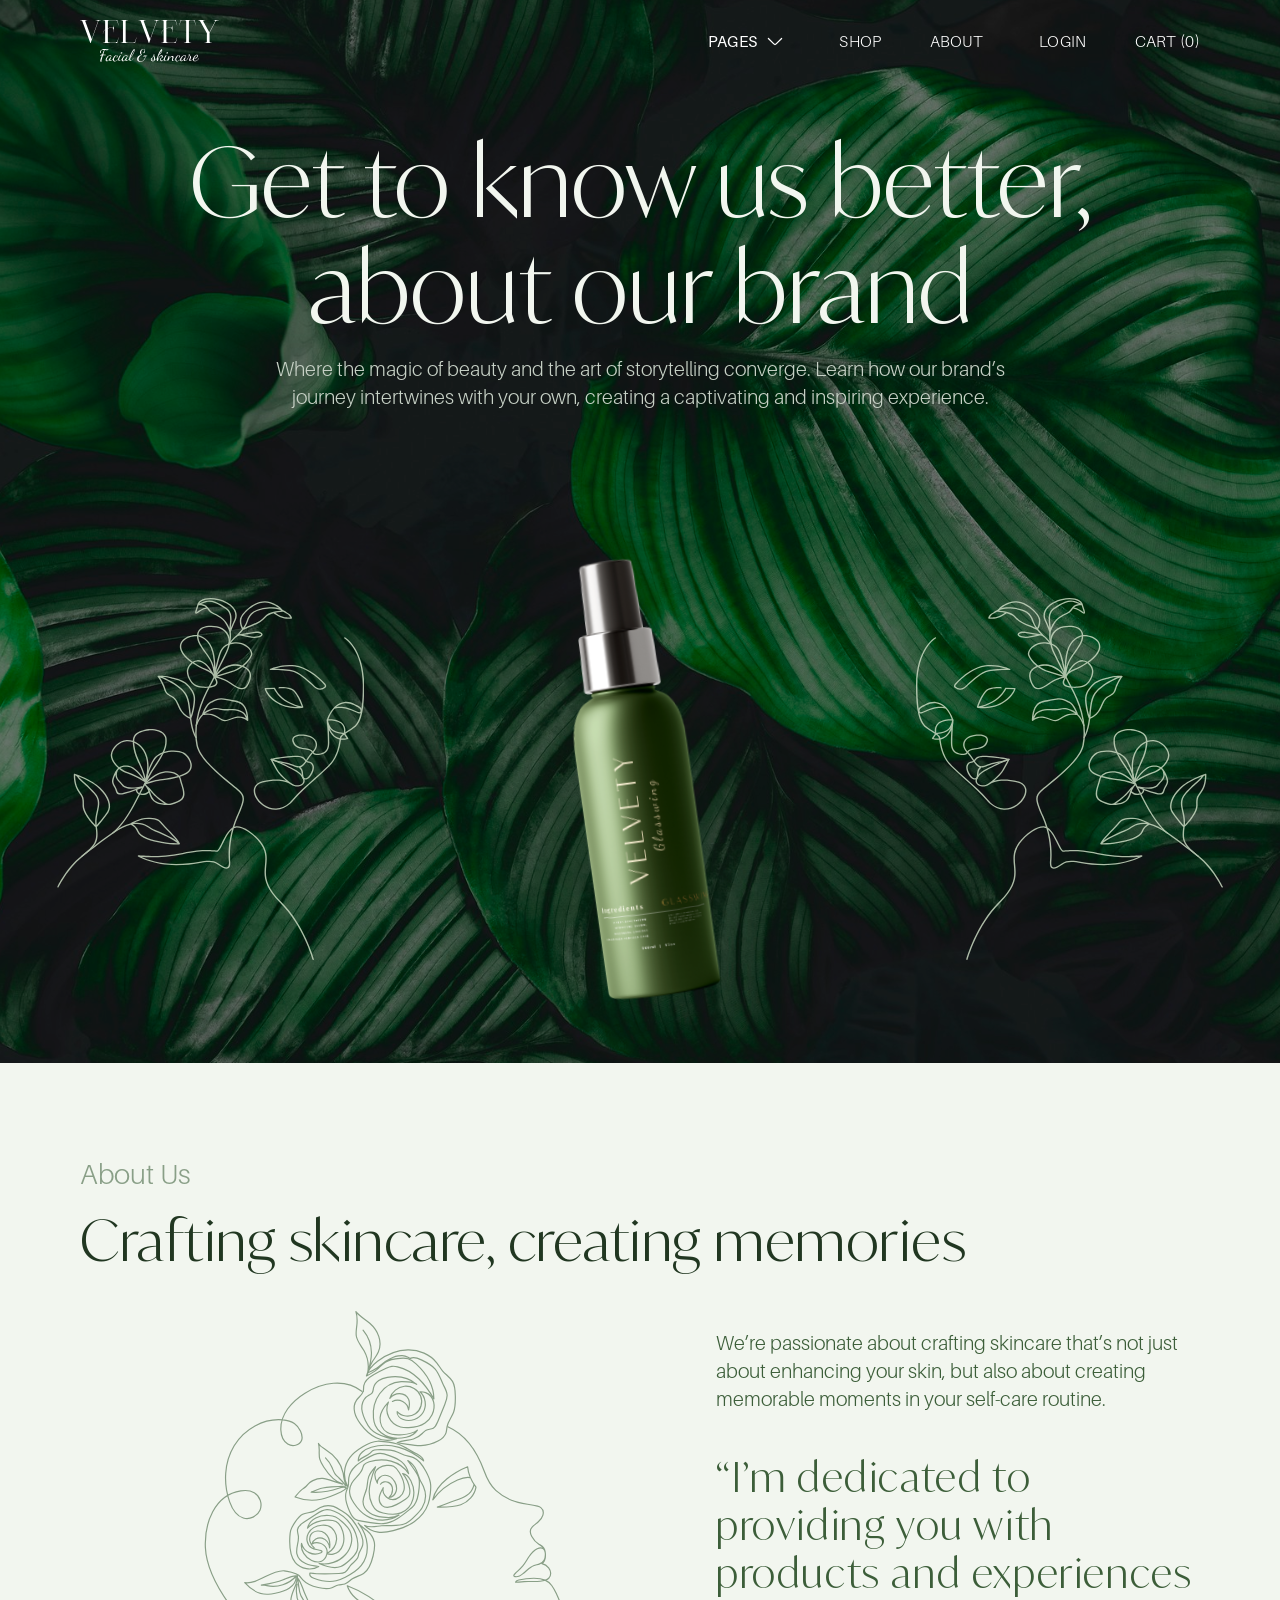
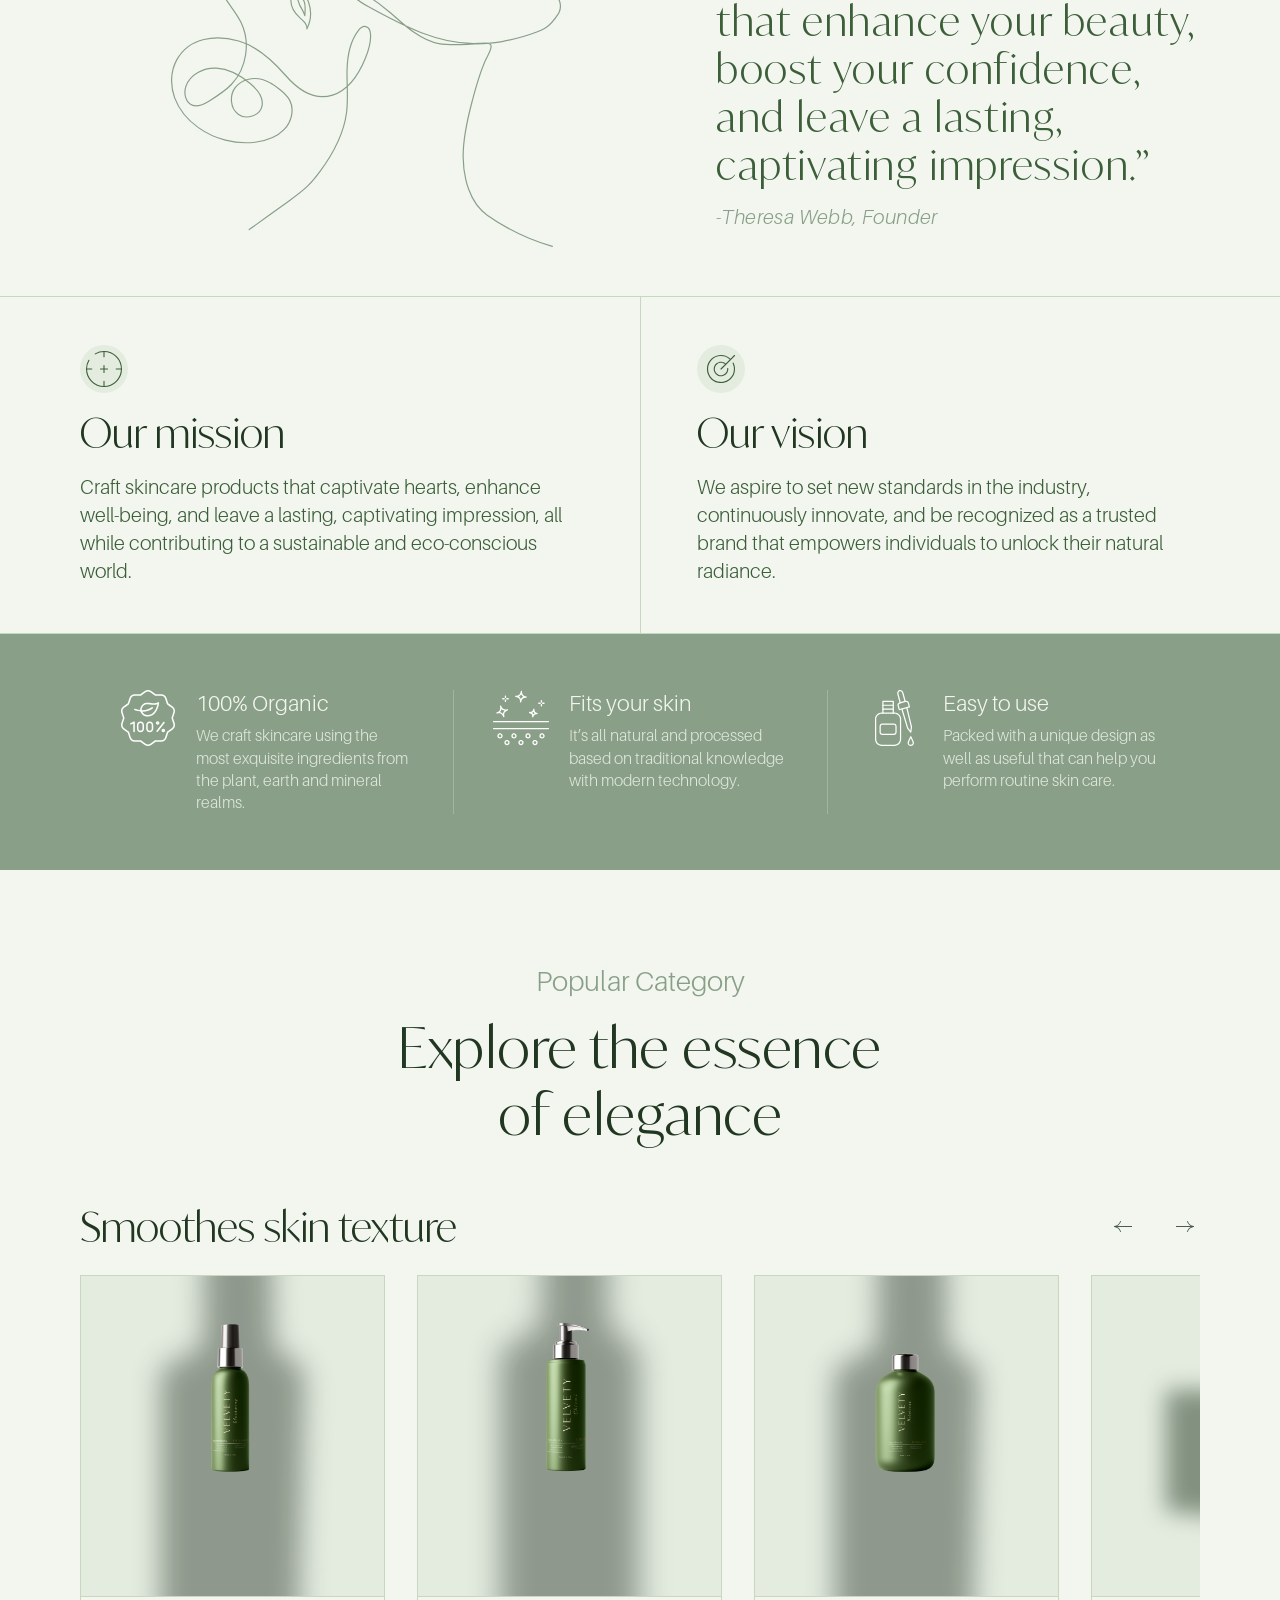
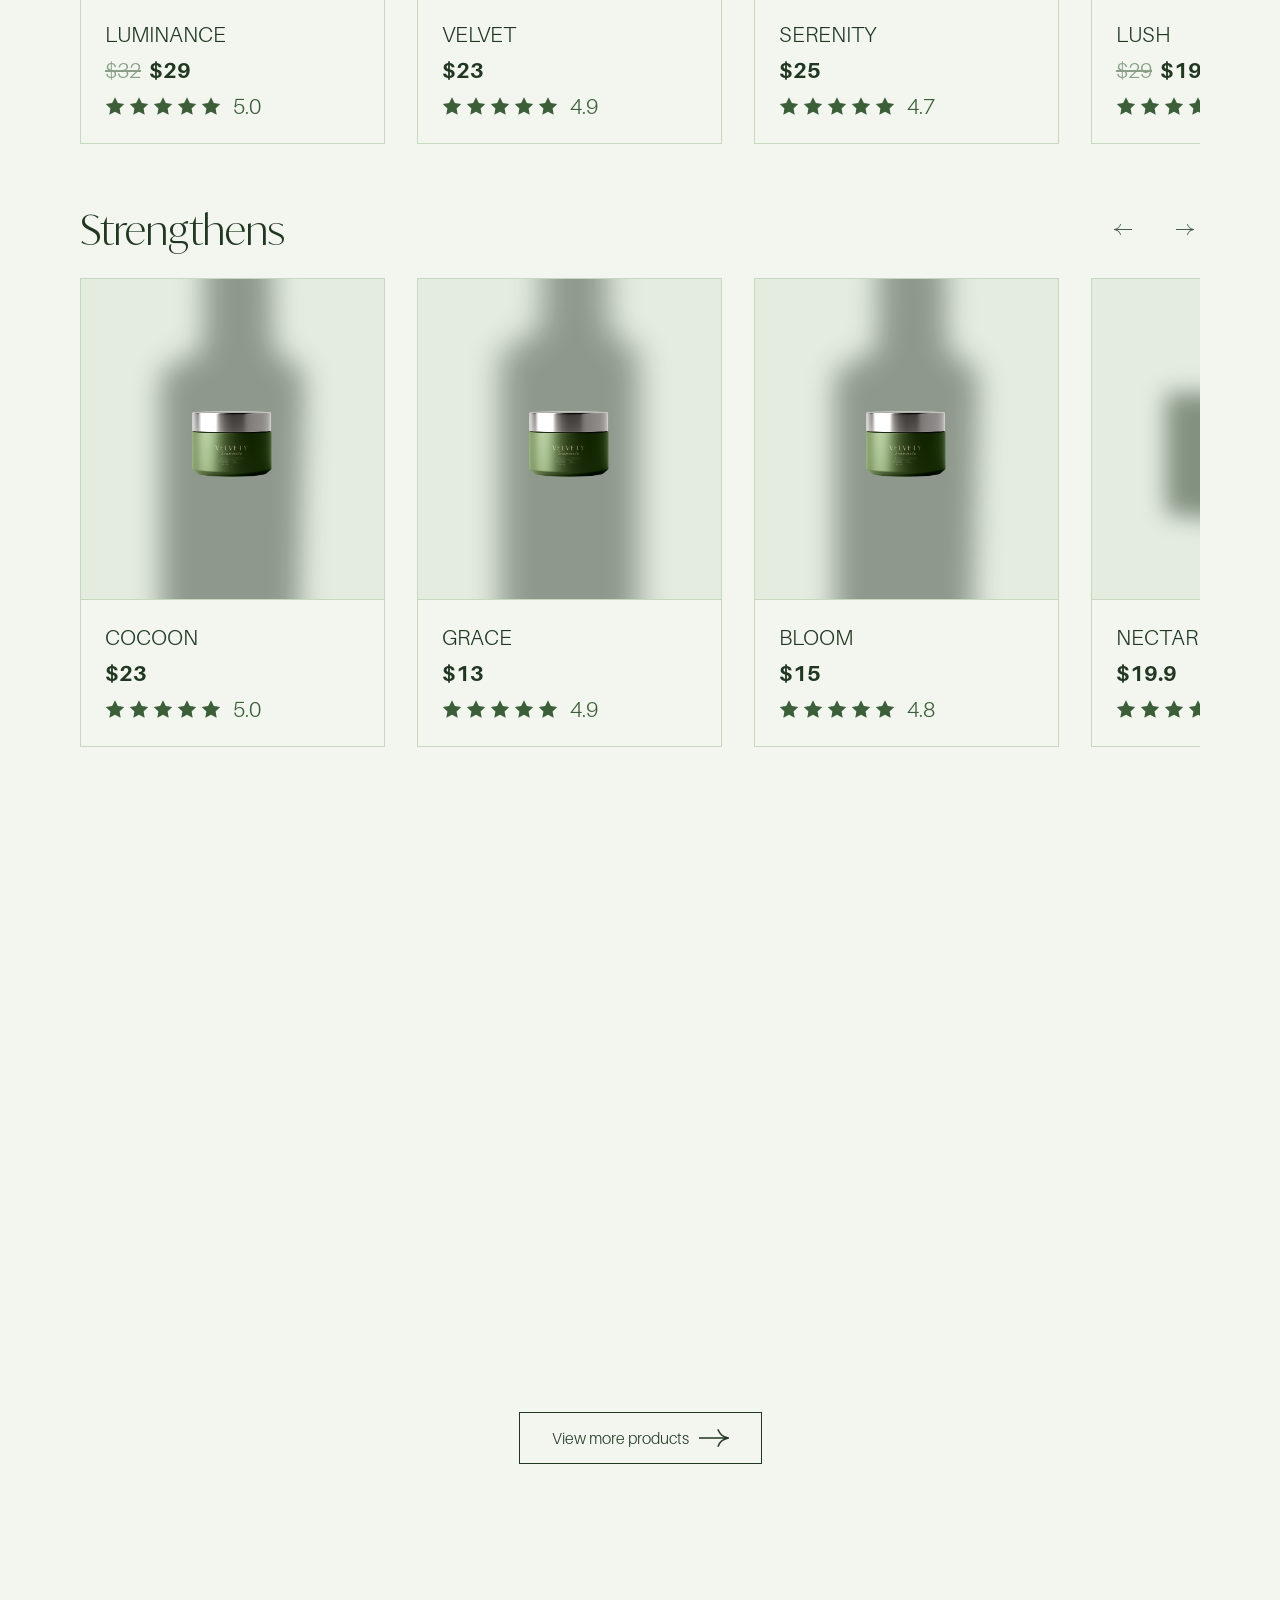
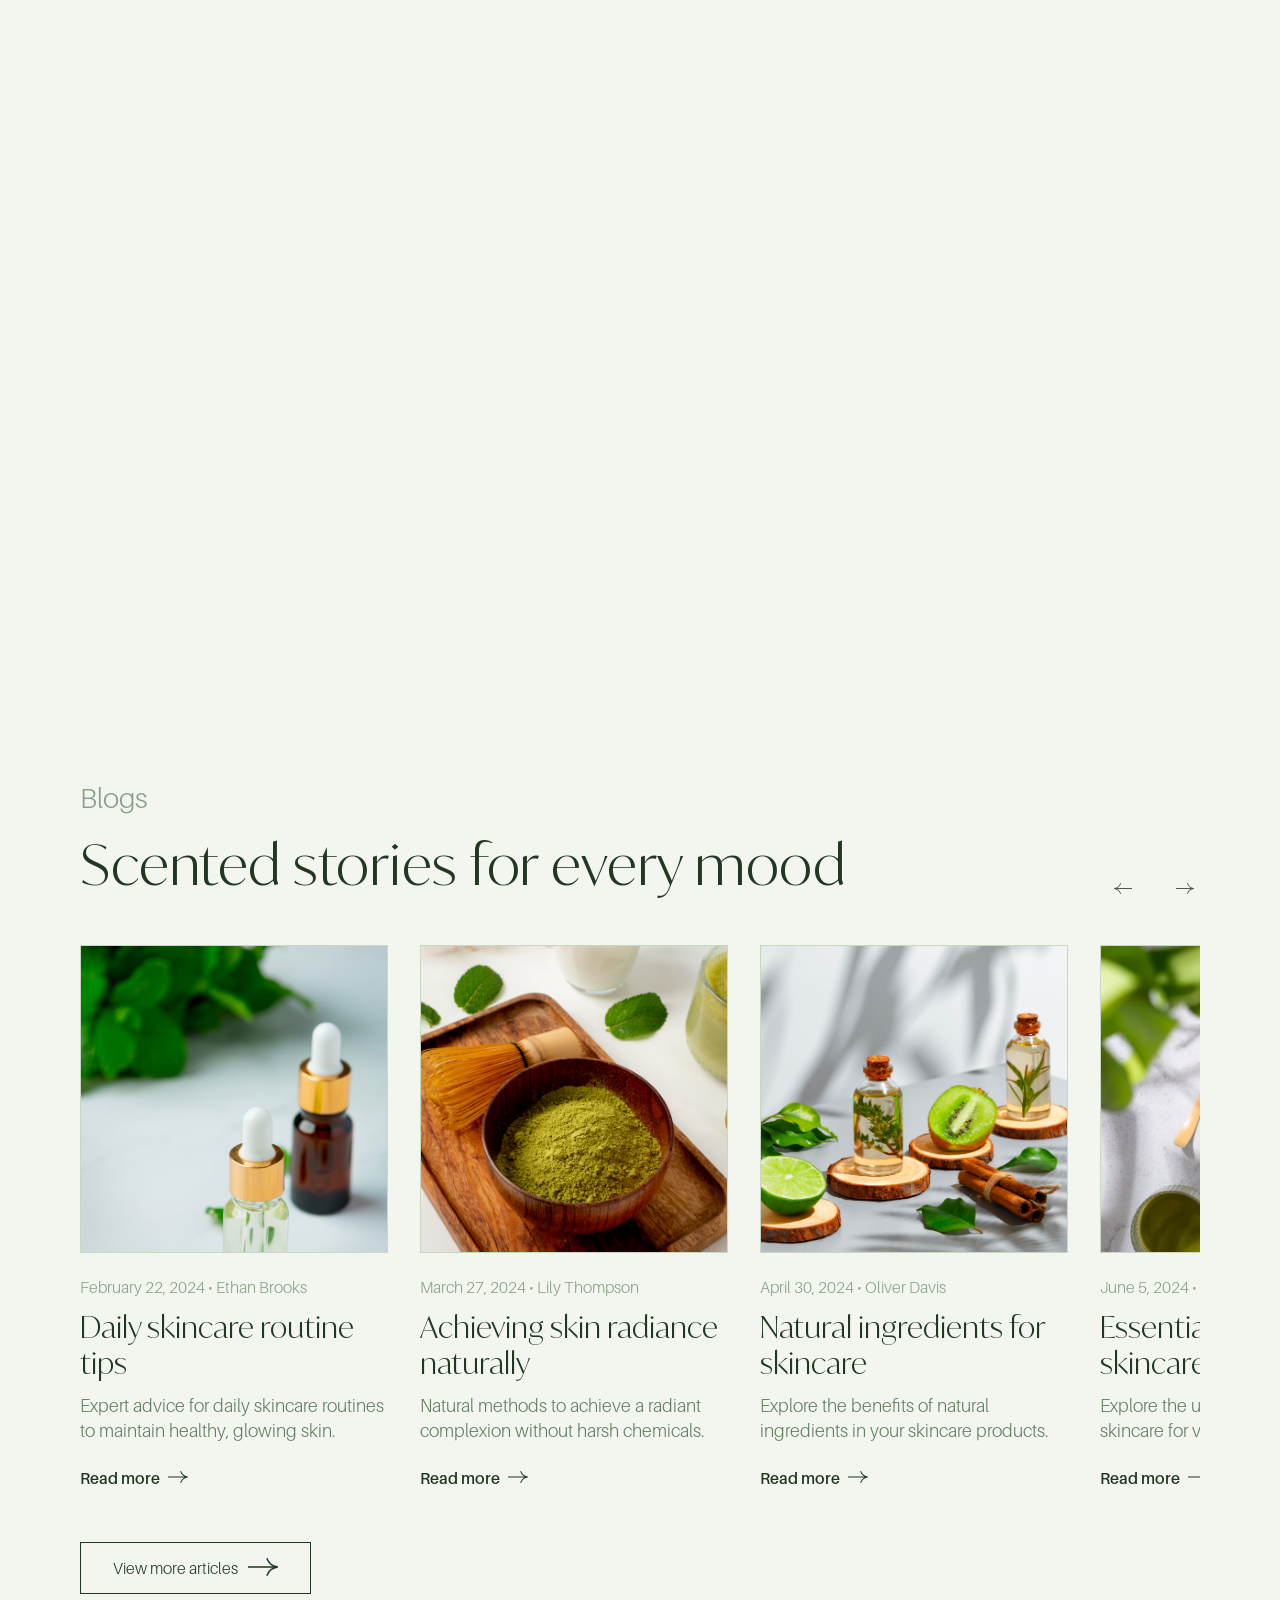
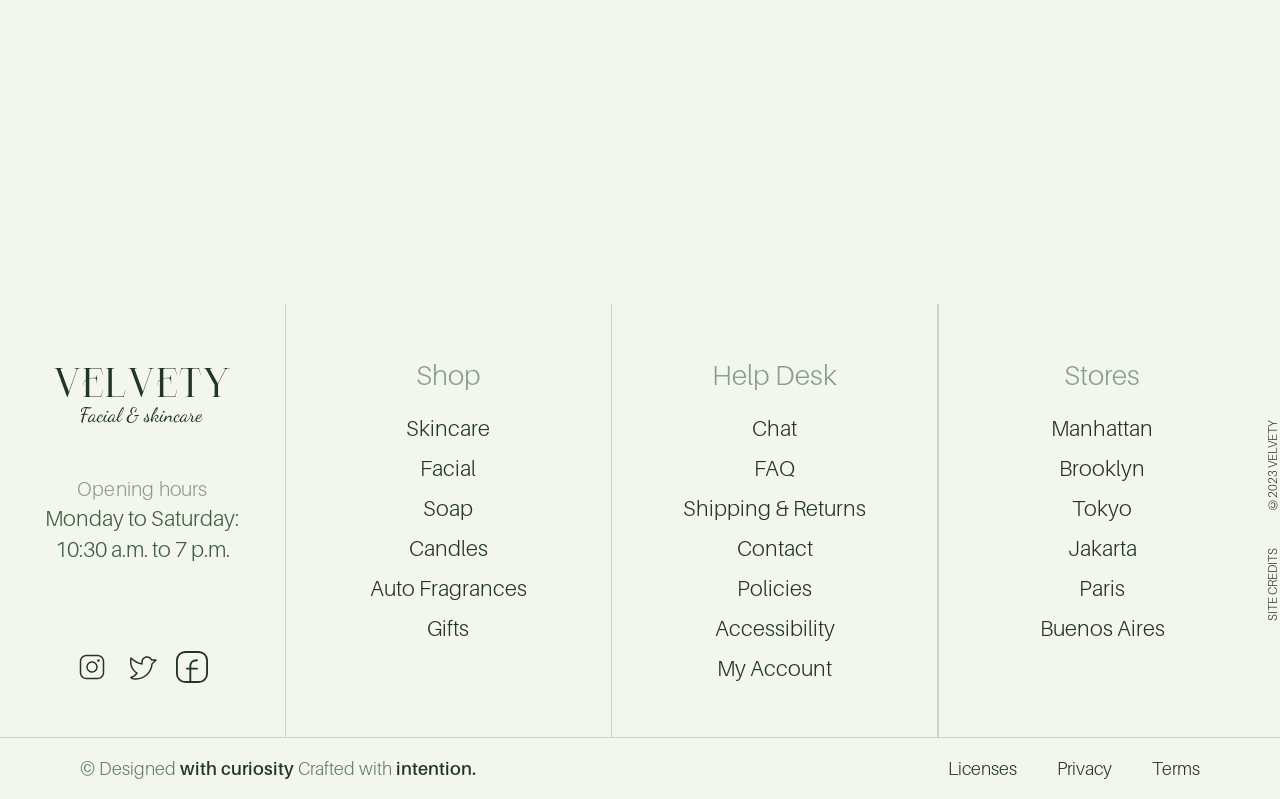
==== commit ae49b987: "Add Product Detail page; update footer copyright - New detail.html (Chicori): gallery + thumbnails, " ====
--- a/about.html
+++ b/about.html
@@ -233,7 +233,7 @@
     <div class="footer__credits"><span>SITE CREDITS</span><span>©2023 VELVETY</span></div>
   </div>
   <div class="footer__bar">
-    <p>© Designed by <b>DhuhaCreative.</b> Powered by <b>UI8.</b></p>
+    <p>© Designed <b>with curiosity</b> Crafted with <b>intention.</b></p>
     <div class="footer__legal"><span>Licenses</span><span>Privacy</span><span>Terms</span></div>
   </div>
 </footer>
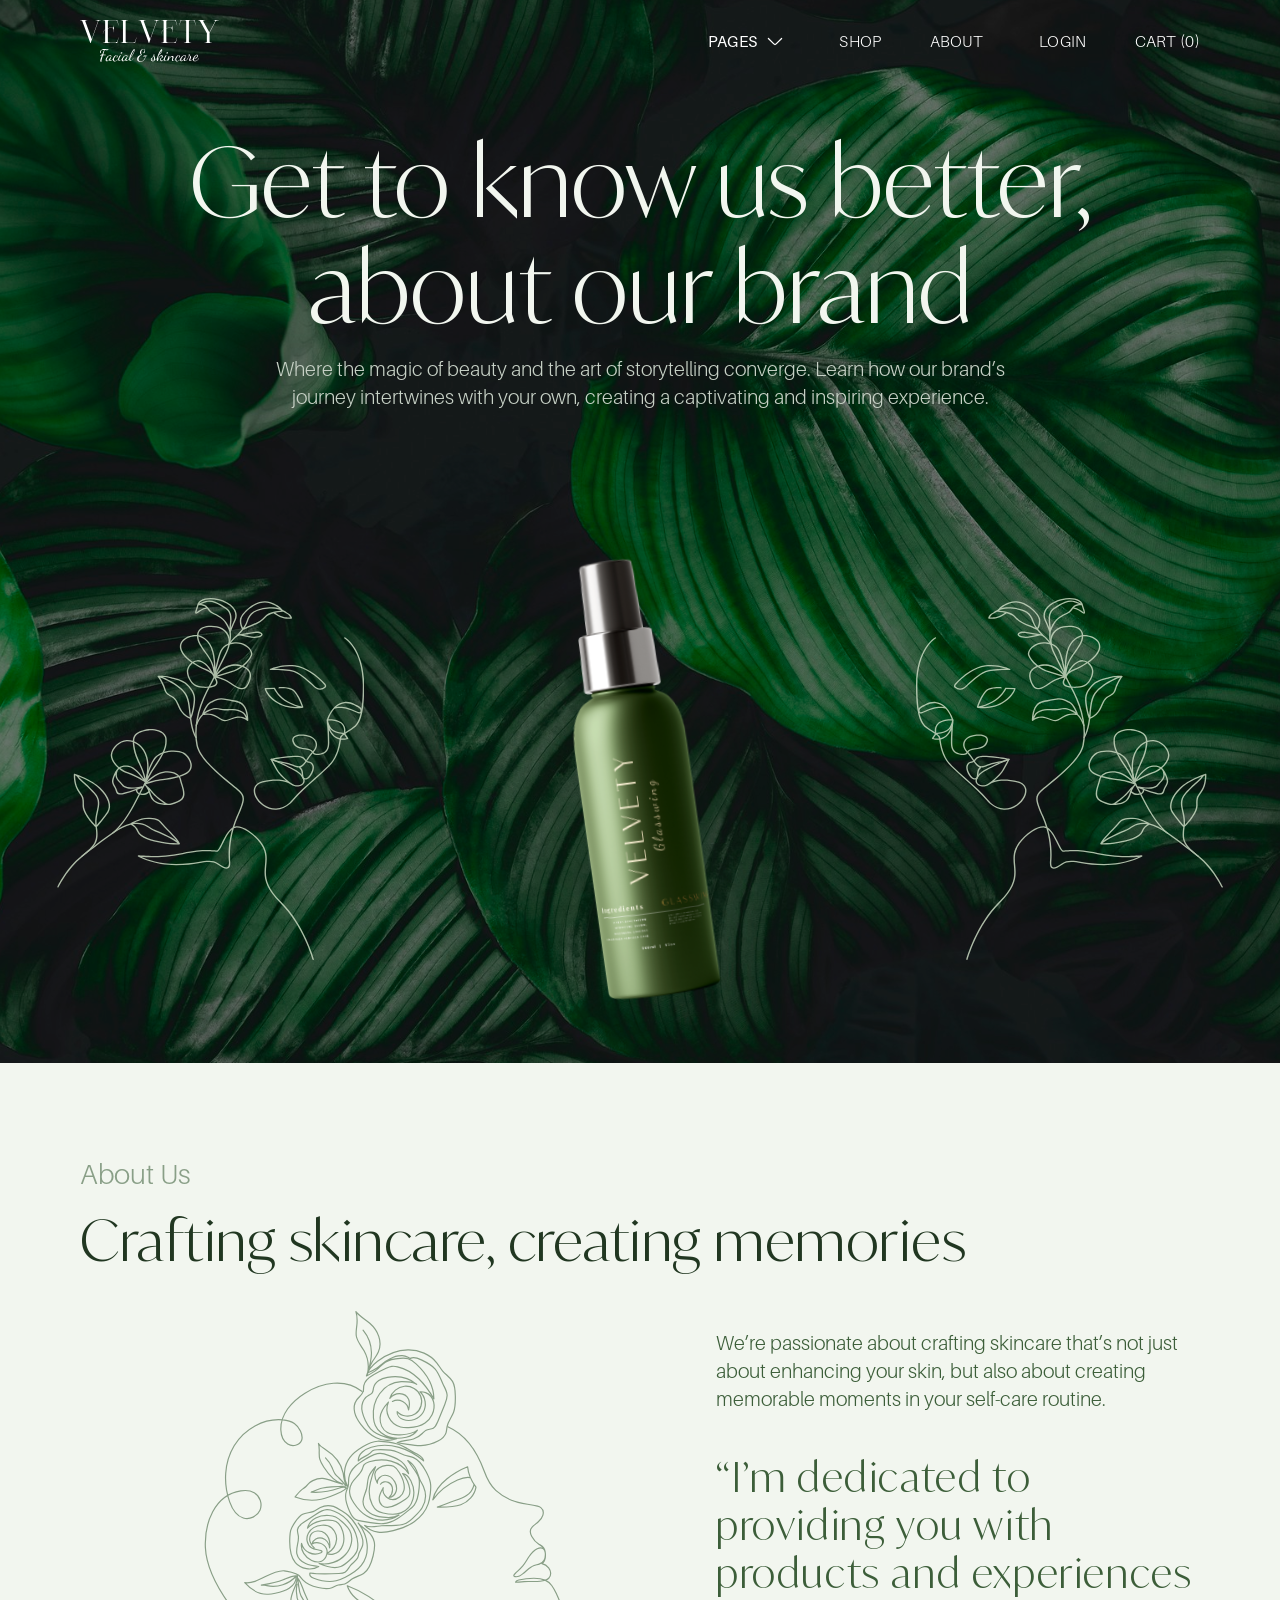
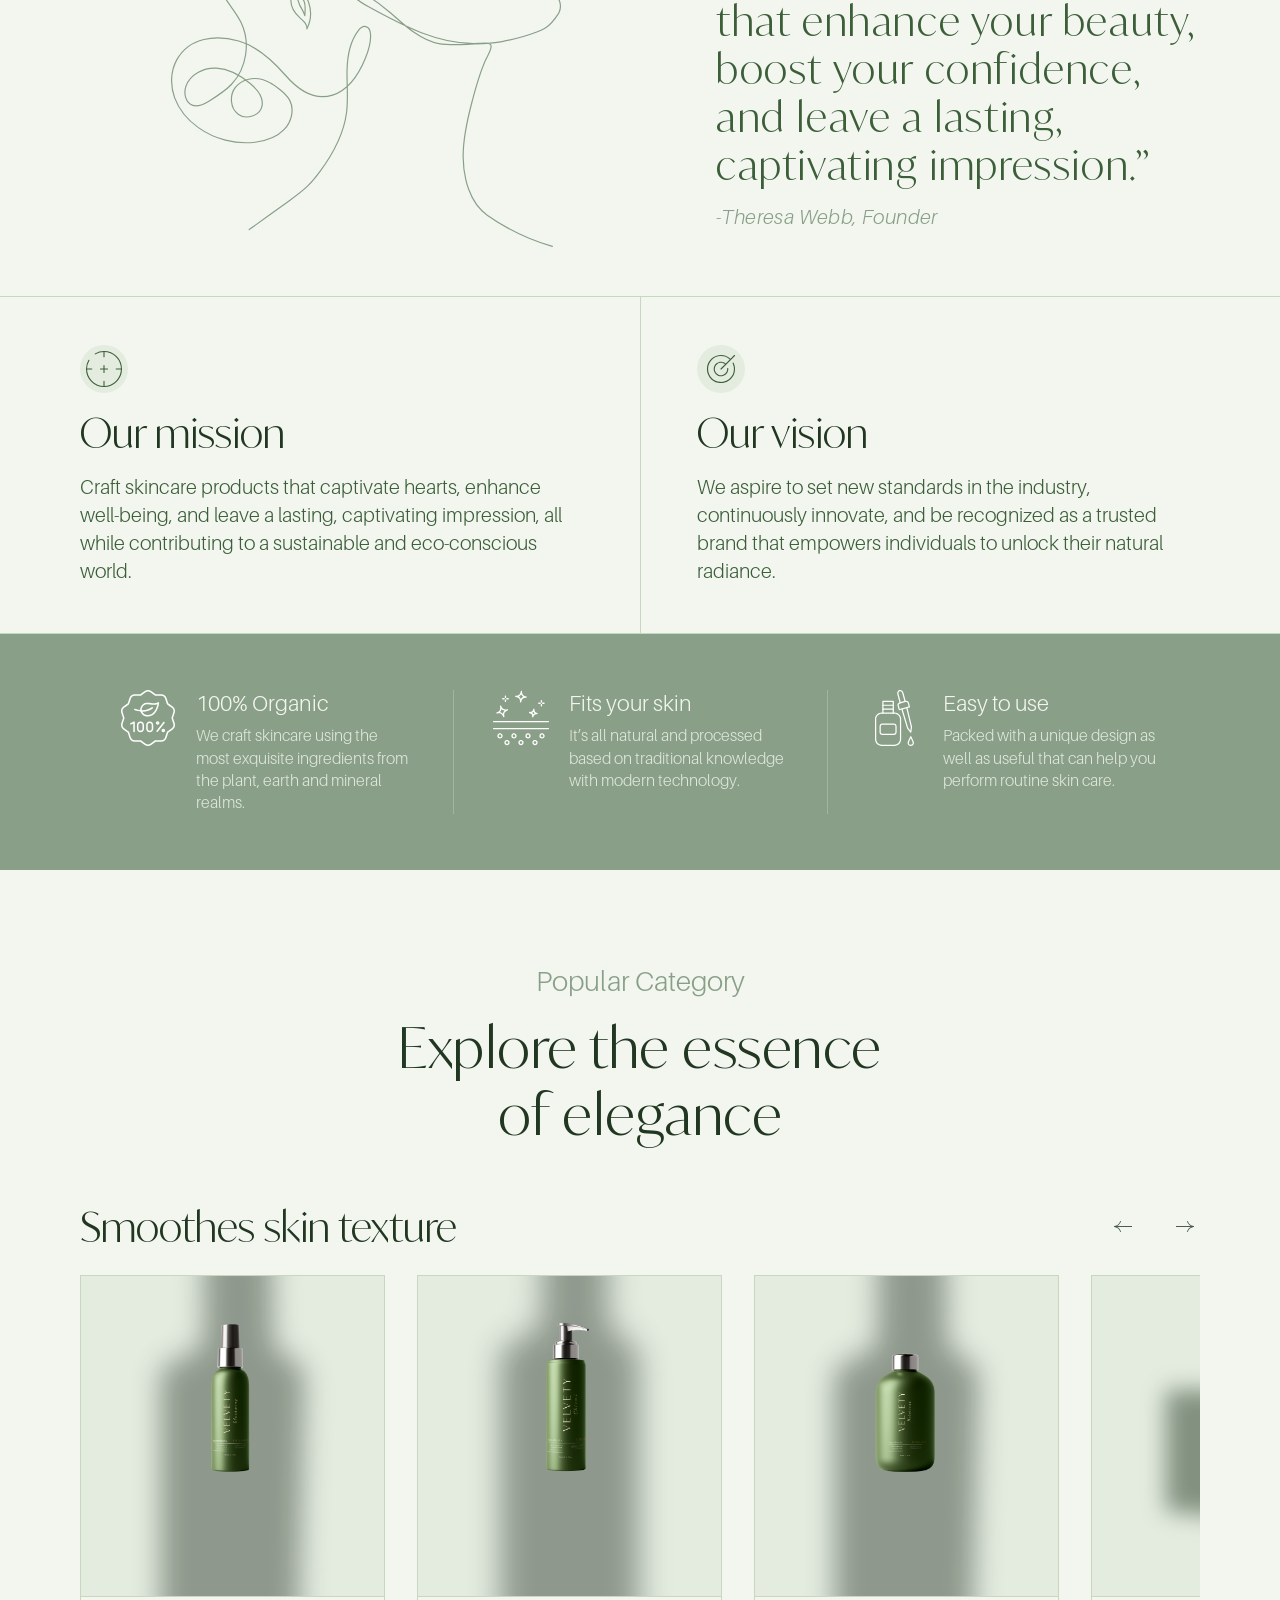
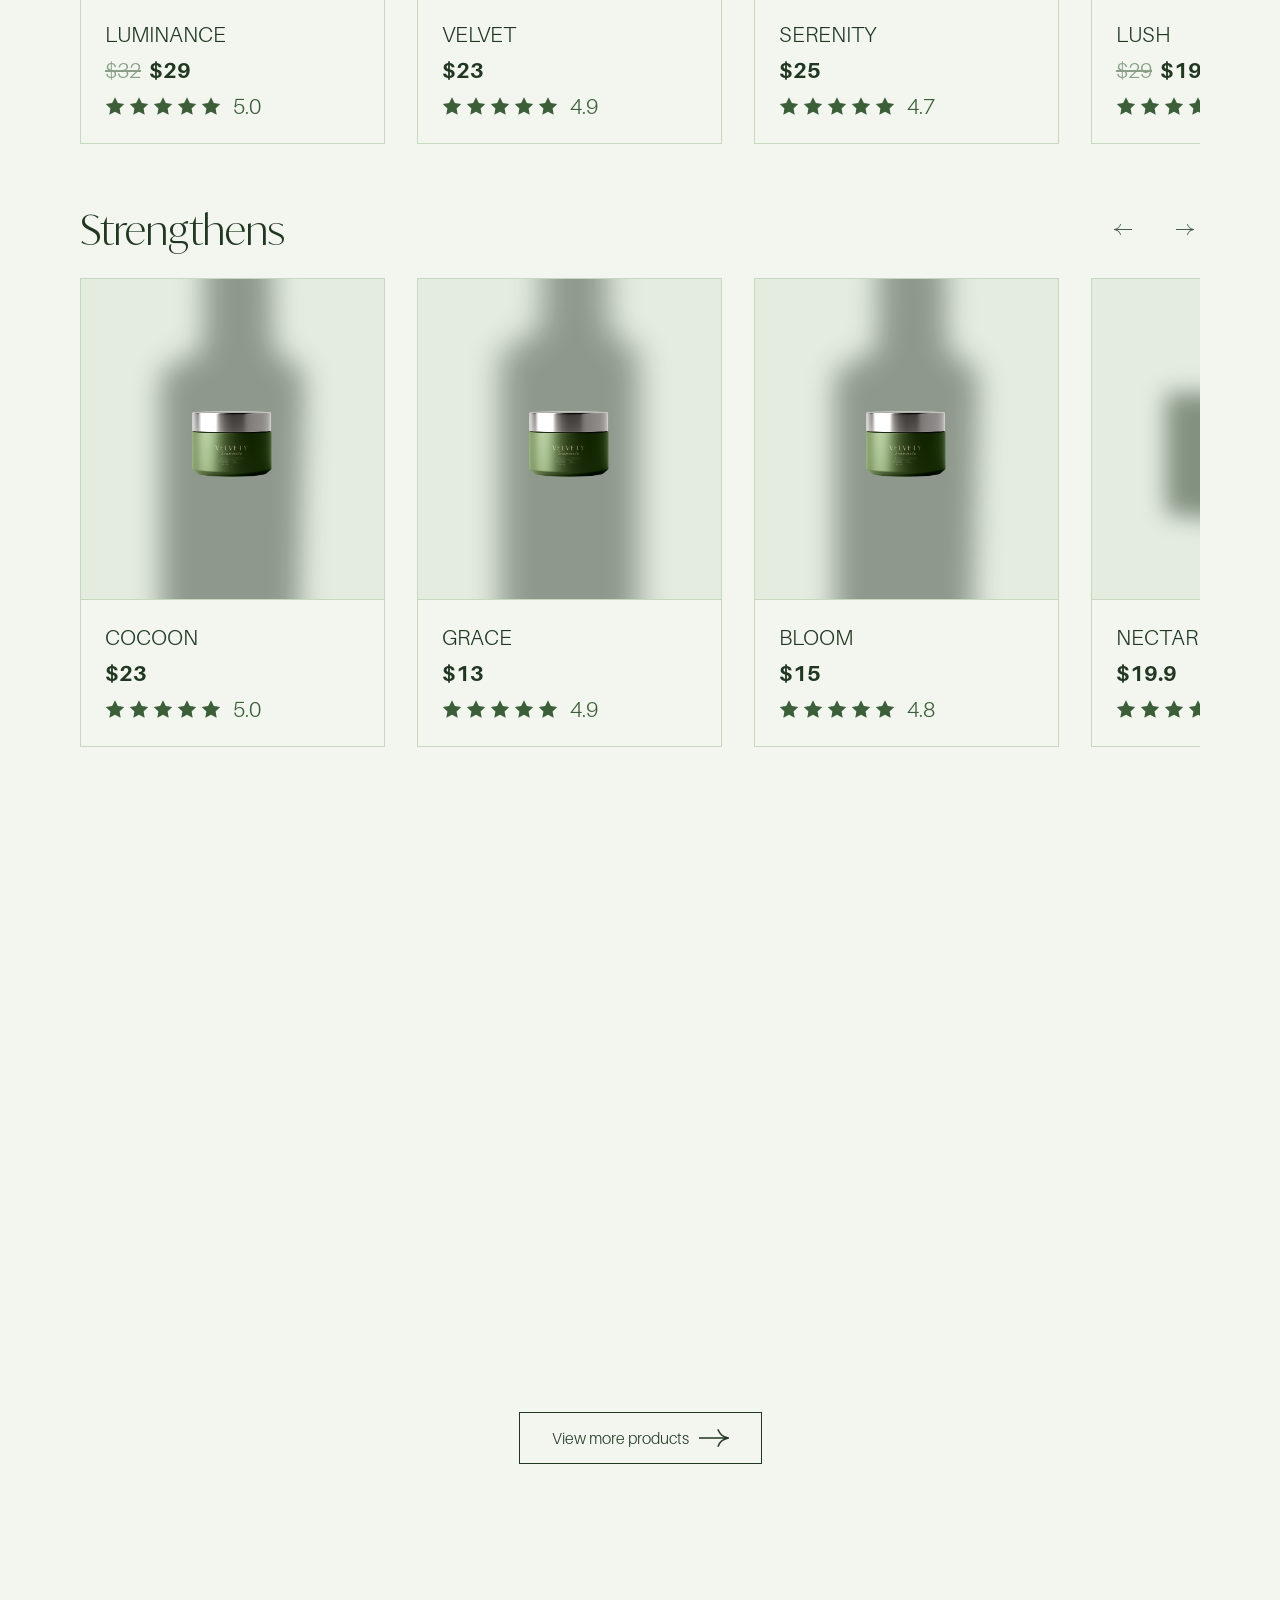
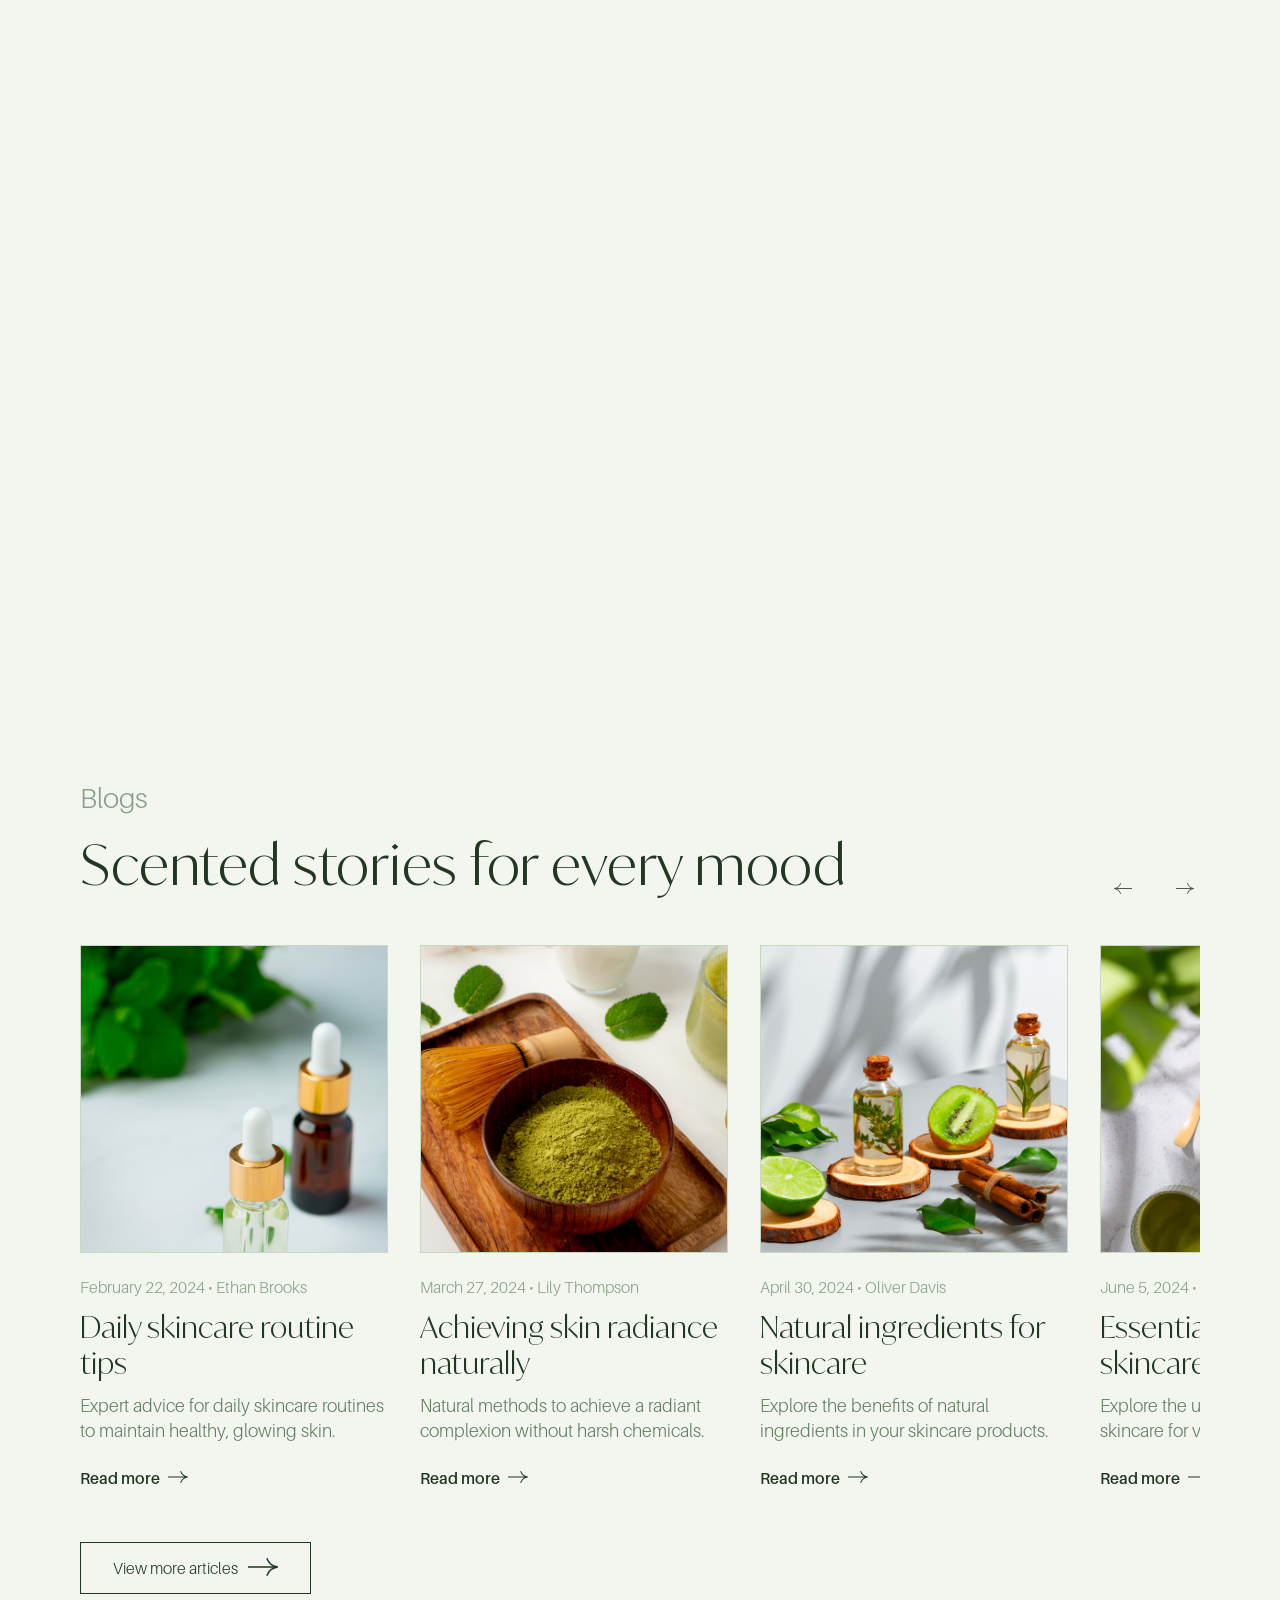
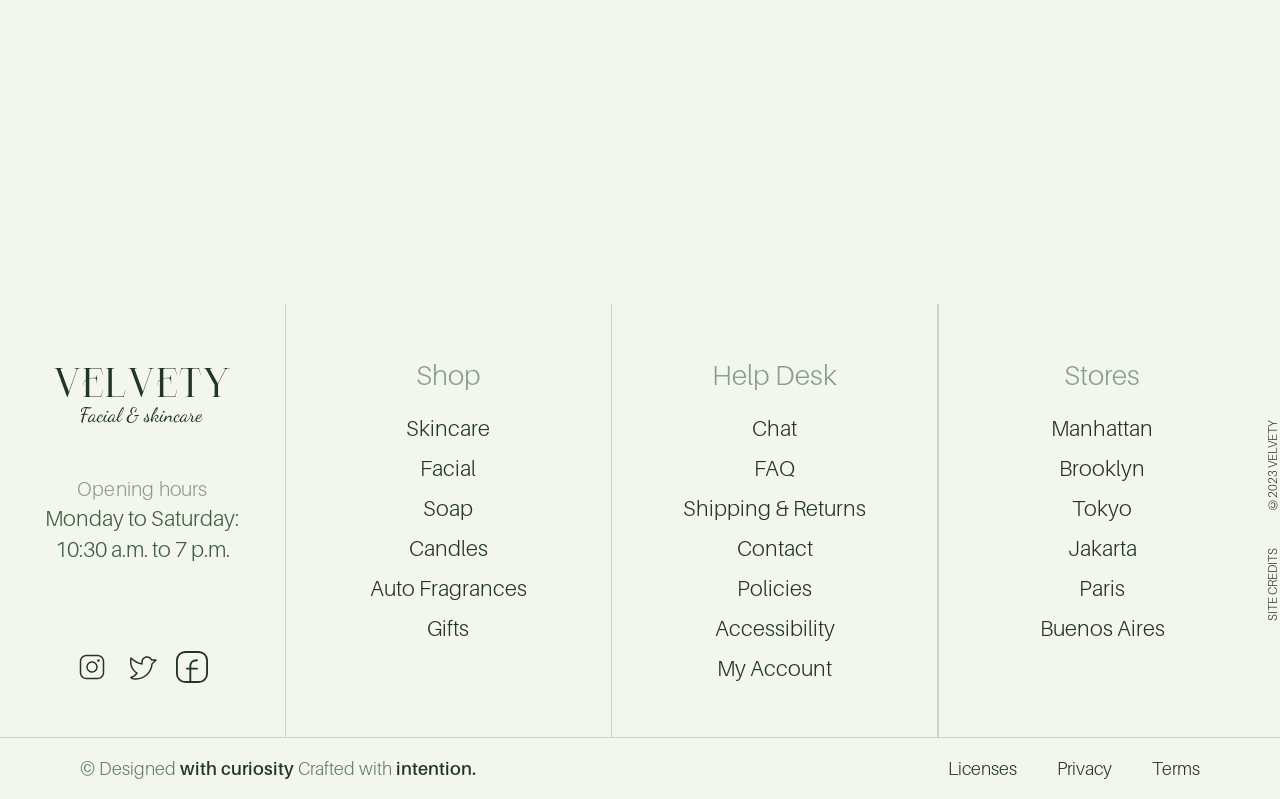
==== commit 367058e7: "Add PAGES dropdown menu and cart drawer - PAGES nav dropdown (2-column links) injected on all pages " ====
--- a/about.html
+++ b/about.html
@@ -239,6 +239,7 @@
 </footer>
 
 <script src="js/script.js"></script>
+<script src="js/ui.js"></script>
 <script src="js/about.js"></script>
 </body>
 </html>
--- a/css/styles.css
+++ b/css/styles.css
@@ -42,6 +42,7 @@
 }
 
 *,*::before,*::after{box-sizing:border-box}
+.is-linked{cursor:pointer}
 html{scroll-behavior:smooth}
 body{
   margin:0;background:var(--c0);color:var(--g100);
@@ -411,3 +412,103 @@
   .testi__stars img{width:28px;height:28px}
   .testi__quote{font-size:clamp(24px,6vw,40px)}
 }
+
+/* ============================================================
+   PAGES DROPDOWN MENU
+   ============================================================ */
+.nav__left{position:relative}
+.nav__pages{position:relative}
+.pages-menu{position:absolute;top:calc(100% + 22px);left:-8px;z-index:120;
+  background:var(--white);box-shadow:0 30px 60px -20px rgba(16,28,16,.28);
+  padding:32px 40px;display:flex;gap:56px;min-width:440px;
+  opacity:0;visibility:hidden;transform:translateY(-10px);transition:opacity .3s var(--ease),transform .3s var(--ease),visibility .3s}
+.pages-col{display:flex;flex-direction:column;gap:2px}
+.nav__left.open .pages-menu{opacity:1;visibility:visible;transform:none}
+.pages-menu a{font-family:var(--sans);font-weight:400;font-size:16px;letter-spacing:.2px;color:var(--g100);
+  padding:10px 16px;white-space:nowrap;transition:background .25s var(--ease),color .25s var(--ease)}
+.pages-menu a:hover{background:var(--surface)}
+.pages-menu a.is-active{background:var(--surface)}
+@media(max-width:980px){
+  .pages-menu{position:static;flex-direction:column;min-width:0;padding:0;box-shadow:none;background:transparent;gap:0;
+    max-height:0;overflow:hidden;transform:none;opacity:1;visibility:visible;transition:max-height .35s var(--ease)}
+  .pages-col{gap:0}
+  .nav__left.open .pages-menu{max-height:520px}
+  .pages-menu a{color:var(--white);padding:10px 0;font-size:16px}
+  .pages-menu a:hover,.pages-menu a.is-active{background:transparent;color:var(--g40)}
+}
+
+/* ============================================================
+   CART DRAWER
+   ============================================================ */
+.cart-overlay{position:fixed;inset:0;z-index:200;background:rgba(16,28,16,.42);
+  opacity:0;visibility:hidden;transition:opacity .4s var(--ease),visibility .4s}
+.cart-overlay.open{opacity:1;visibility:visible}
+.cart-drawer{position:fixed;top:0;right:0;z-index:201;height:100%;width:min(560px,100vw);
+  background:var(--c0);display:flex;flex-direction:column;transform:translateX(100%);
+  transition:transform .45s var(--ease);box-shadow:-30px 0 60px -20px rgba(16,28,16,.3)}
+.cart-drawer.open{transform:none}
+.cart-head{display:flex;align-items:center;justify-content:space-between;padding:28px 32px;border-bottom:1px solid var(--border);flex:0 0 auto}
+.cart-head h2{font-family:var(--serif);font-weight:300;font-size:32px;color:var(--g100)}
+.cart-close{width:38px;height:38px;border-radius:50%;background:var(--g40);display:flex;align-items:center;justify-content:center;transition:background .3s var(--ease),transform .3s var(--ease)}
+.cart-close:hover{background:var(--g80);transform:rotate(90deg)}
+.cart-close svg{width:18px;height:18px;stroke:var(--c0);stroke-width:2}
+
+.cart-body{flex:1 1 auto;overflow-y:auto}
+
+/* filled items */
+.cart-items{display:flex;flex-direction:column}
+.cart-item{display:grid;grid-template-columns:110px 1fr;gap:20px;padding:24px 32px;border-bottom:1px solid var(--border)}
+.cart-item__img{width:110px;height:110px;background:var(--surface);overflow:hidden;position:relative}
+.cart-item__img img{position:absolute;inset:8% 0;height:84%;width:100%;object-fit:cover;object-position:center}
+.cart-item__main{display:flex;flex-direction:column;gap:12px}
+.cart-item__top{display:flex;justify-content:space-between;gap:12px}
+.cart-item__name h3{font-family:var(--sans);font-weight:300;font-size:22px;color:var(--g100)}
+.cart-item__name p{margin:4px 0 0;font-size:16px;color:var(--g40)}
+.cart-item__price{text-align:right;white-space:nowrap}
+.cart-item__price .old{display:block;font-size:16px;color:var(--g40);text-decoration:line-through}
+.cart-item__price .now{font-size:22px;font-weight:700;color:var(--g100)}
+.cart-item__bottom{display:flex;align-items:center;justify-content:space-between;gap:12px}
+.cart-item__acts{display:flex;gap:14px}
+.cart-item__acts button{width:22px;height:22px;color:var(--g40);transition:color .25s,transform .2s}
+.cart-item__acts button:hover{color:var(--g100);transform:translateY(-2px)}
+.cart-item__acts svg{width:22px;height:22px;stroke:currentColor;fill:none;stroke-width:1.6}
+.cart-step{display:flex;align-items:center;gap:14px;background:var(--surface);height:40px;padding:0 14px;border-radius:40px}
+.cart-step button{width:20px;height:20px;display:flex;align-items:center;justify-content:center;color:var(--g100);font-size:18px;line-height:1}
+.cart-step button:hover{color:var(--g40)}
+.cart-step .q{min-width:18px;text-align:center;font-size:16px}
+
+.cart-foot{flex:0 0 auto;border-top:1px solid var(--border);padding:24px 32px;display:flex;flex-direction:column;gap:16px}
+.cart-subtotal{display:flex;align-items:center;justify-content:space-between}
+.cart-subtotal span{font-size:22px;color:var(--g100)}
+.cart-subtotal b{font-size:22px;font-weight:700;color:var(--g100)}
+.cart-checkout{height:56px;background:var(--g100);color:var(--c0);display:flex;align-items:center;justify-content:center;font-size:16px;transition:background .35s var(--ease),transform .35s var(--ease)}
+.cart-checkout:hover{background:var(--pressed);transform:translateY(-2px)}
+.cart-viewcart{height:56px;border:1px solid var(--border);color:var(--g100);display:flex;align-items:center;justify-content:center;font-size:16px;transition:background .3s var(--ease)}
+.cart-viewcart:hover{background:var(--surface)}
+
+/* empty state */
+.cart-empty{padding:56px 32px 32px;display:flex;flex-direction:column;align-items:center;text-align:center}
+.cart-empty__bag{width:120px;height:120px;border-radius:50%;background:var(--surface);display:flex;align-items:center;justify-content:center;margin-bottom:32px}
+.cart-empty__bag svg{width:52px;height:52px;stroke:var(--g80);fill:none;stroke-width:1.4}
+.cart-empty p{font-family:var(--serif);font-size:28px;color:var(--g100);margin-bottom:28px}
+.cart-empty__shop{height:52px;padding:0 40px;background:var(--g100);color:var(--c0);display:inline-flex;align-items:center;justify-content:center;font-size:16px;transition:background .35s var(--ease),transform .35s var(--ease)}
+.cart-empty__shop:hover{background:var(--pressed);transform:translateY(-2px)}
+.cart-rec{padding:8px 32px 40px}
+.cart-rec__head{display:flex;align-items:center;justify-content:space-between;margin-bottom:20px}
+.cart-rec__head h3{font-family:var(--sans);font-weight:300;font-size:22px;color:var(--g100)}
+.cart-rec__nav{display:flex;gap:20px}
+.cart-rec__nav button{width:24px;height:16px;opacity:.8;transition:opacity .25s,transform .25s var(--ease)}
+.cart-rec__nav button:hover{opacity:1;transform:scale(1.15)}
+.cart-rec__nav img{width:24px}
+.cart-rec__nav .rprev img{transform:scaleX(-1)}
+.cart-rec__track{display:grid;grid-auto-flow:column;grid-auto-columns:150px;gap:16px;overflow-x:auto;scrollbar-width:none;scroll-behavior:smooth}
+.cart-rec__track::-webkit-scrollbar{display:none}
+.cart-rec__card{cursor:pointer}
+.cart-rec__card .ph{width:150px;height:150px;background:var(--surface);overflow:hidden;position:relative;margin-bottom:12px}
+.cart-rec__card .ph img{position:absolute;inset:8% 0;height:84%;width:100%;object-fit:cover;object-position:center;transition:transform .5s var(--ease)}
+.cart-rec__card:hover .ph img{transform:scale(1.06)}
+.cart-rec__card h4{font-size:16px;font-weight:300;color:var(--g100);margin-bottom:4px}
+.cart-rec__card .p{display:flex;gap:6px;align-items:baseline;font-size:16px}
+.cart-rec__card .p .old{color:var(--g40);text-decoration:line-through}
+.cart-rec__card .p .now{font-weight:700;color:var(--g100)}
+.cart-empty-hide{display:none}
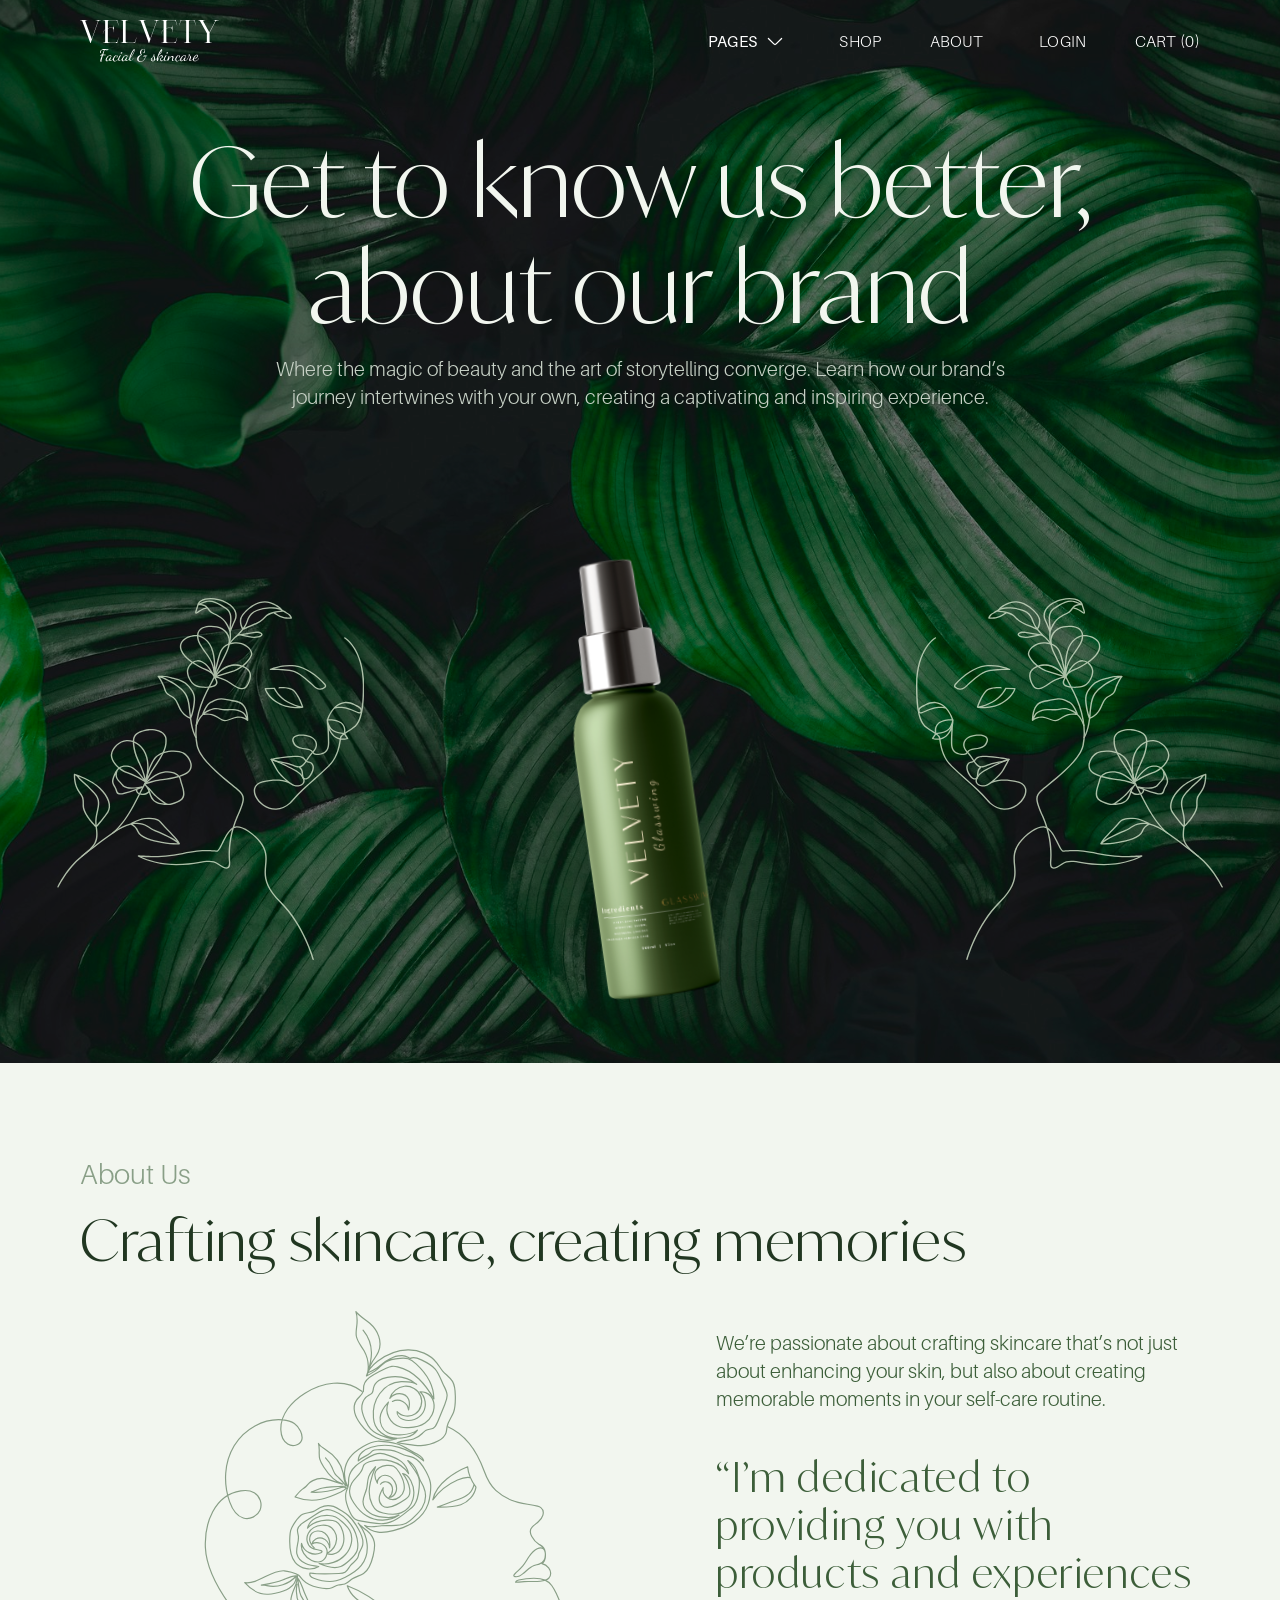
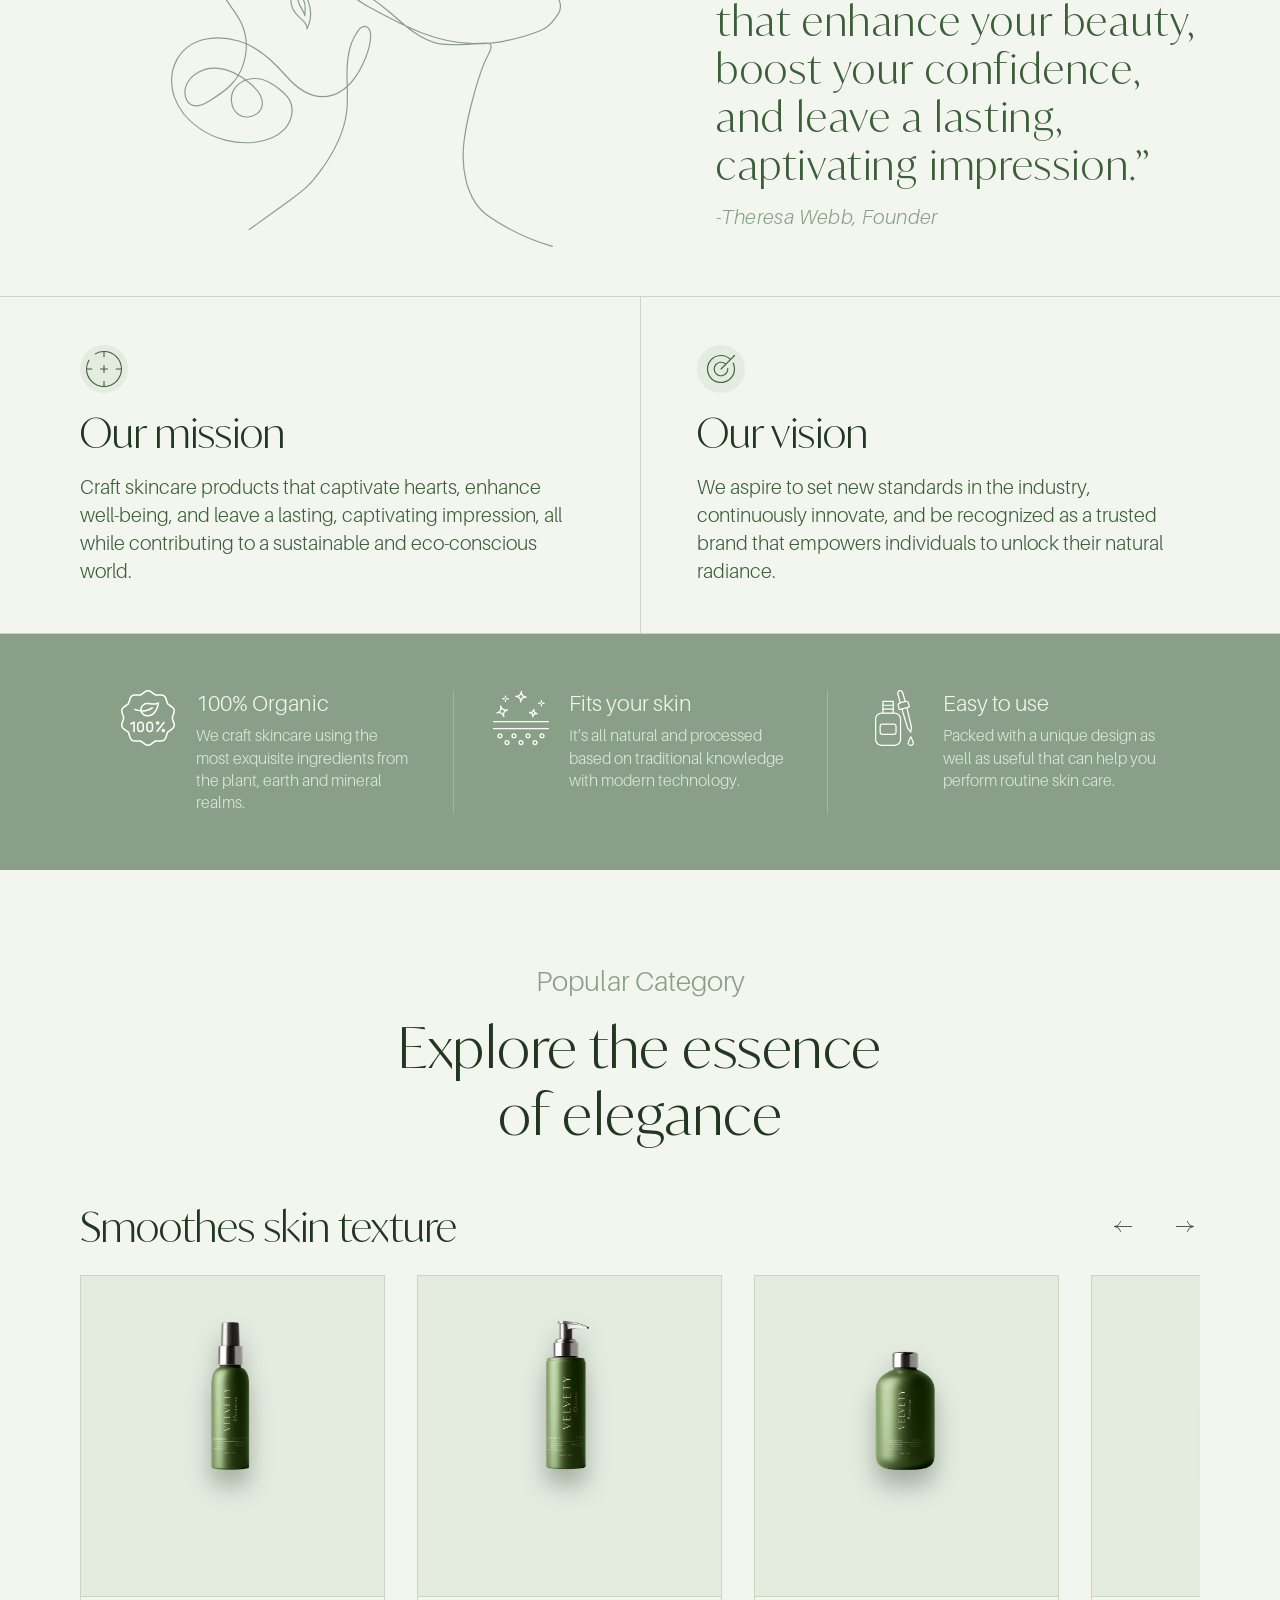
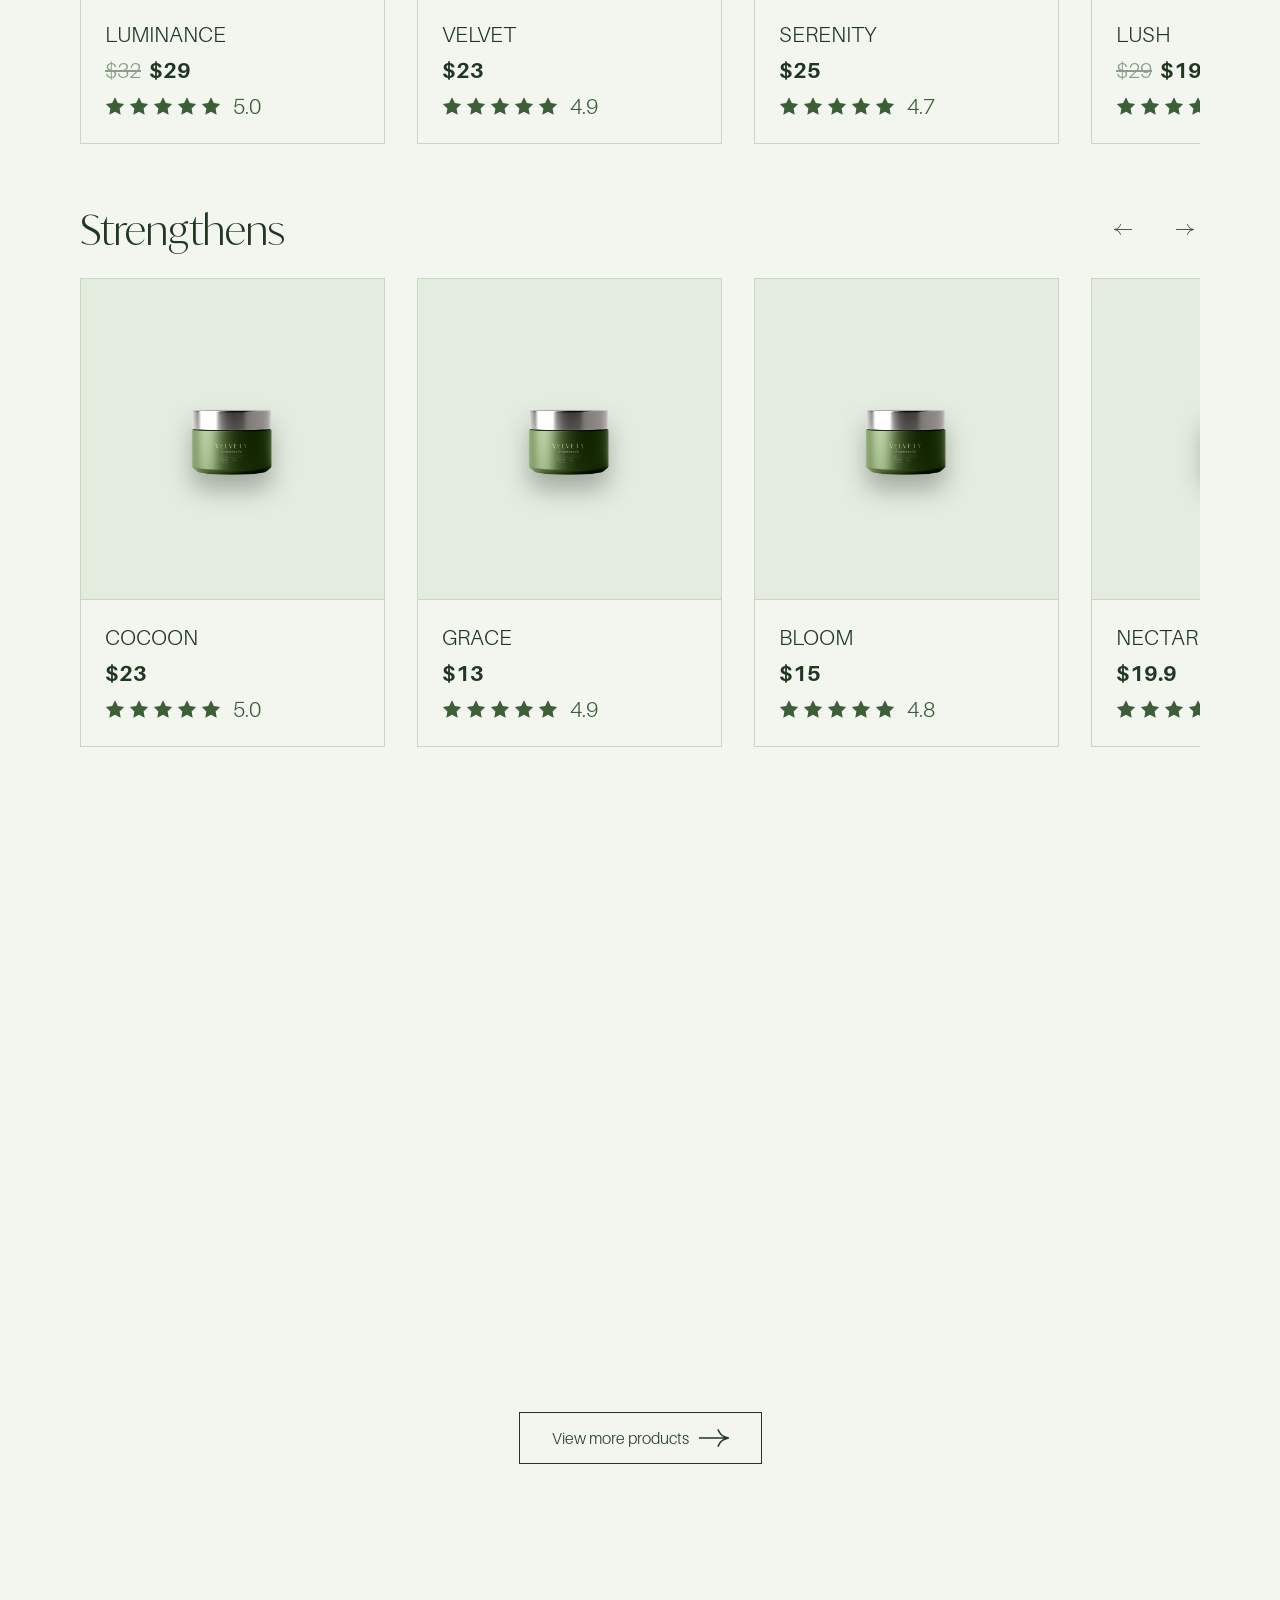
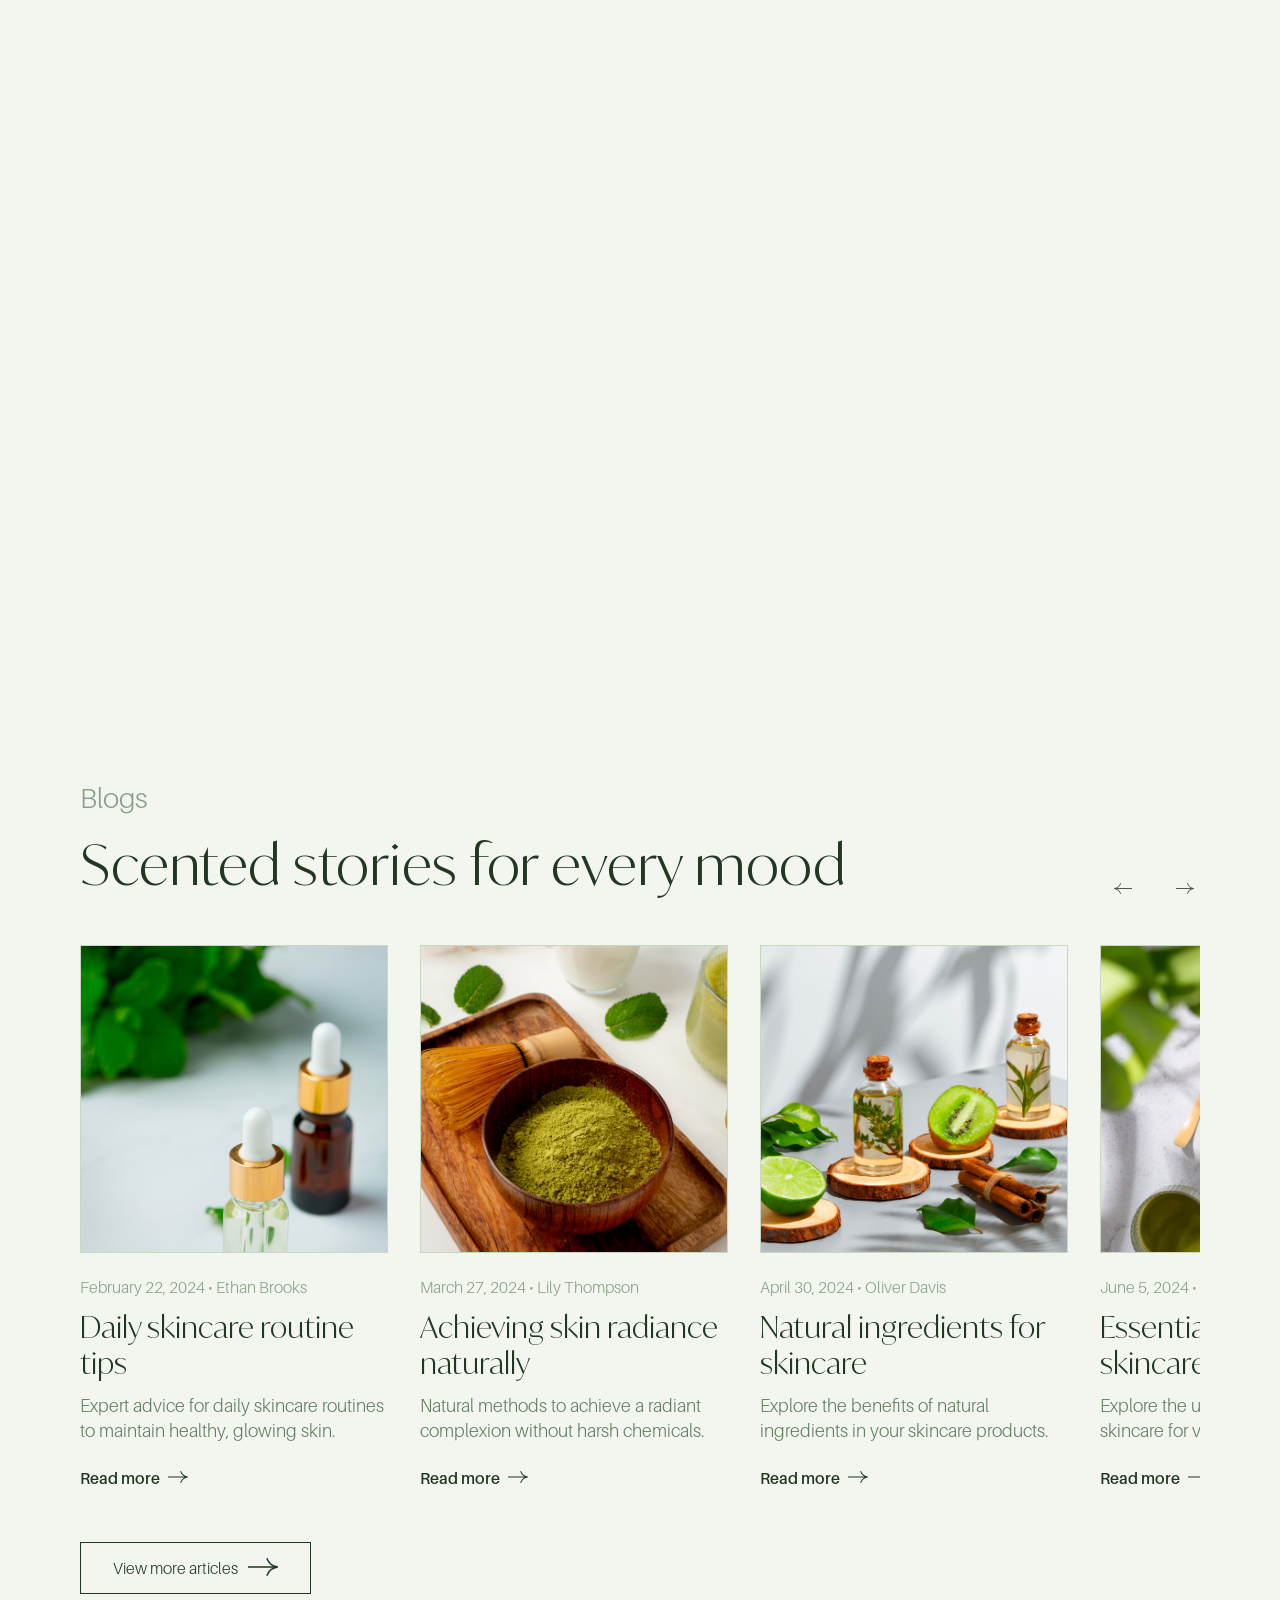
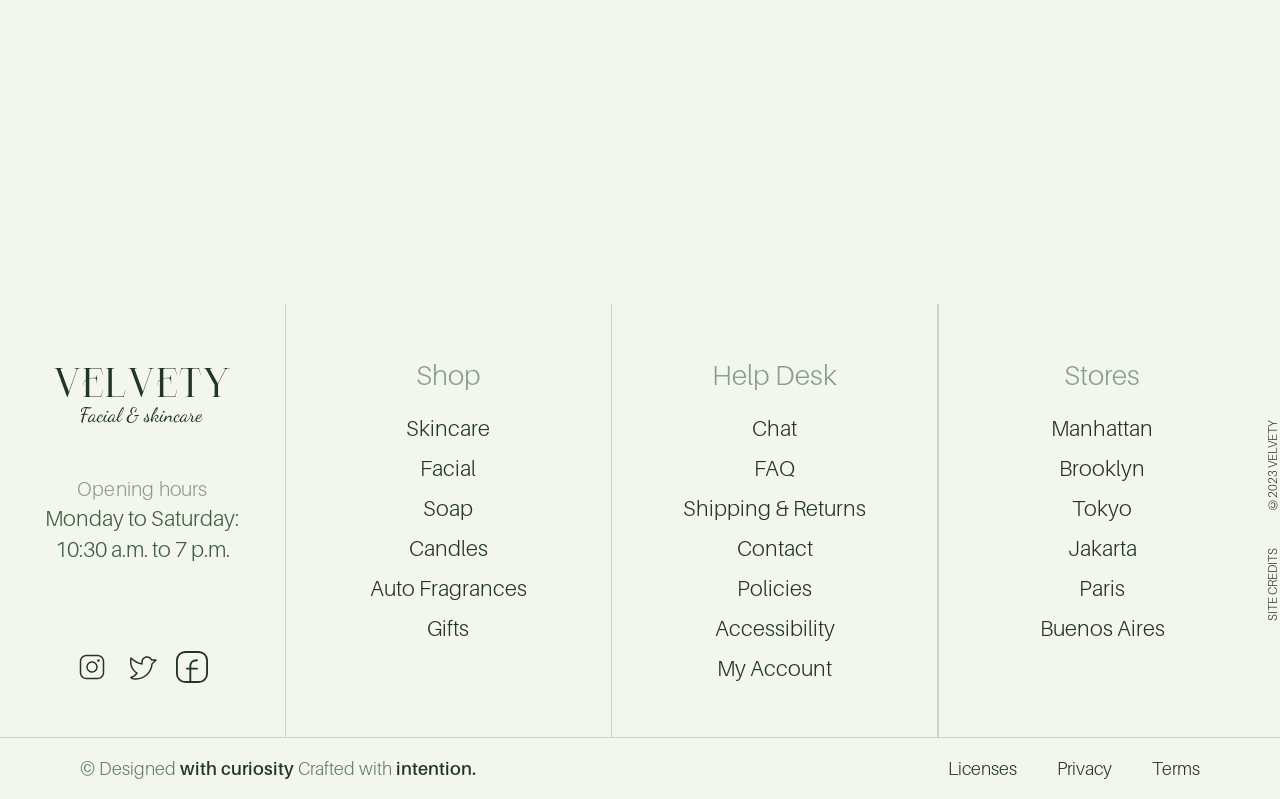
==== commit 1efdd318: "Point About 'View more products' button to the Shop page Co-Authored-By: Claude Opus 4.8 <noreply@an" ====
--- a/about.html
+++ b/about.html
@@ -147,7 +147,7 @@
     </div>
   </div>
 
-  <a href="index.html#shop" class="btn-outline" style="align-self:center"><span>View more products</span><img src="assets/svg/arrow_right.svg" alt=""></a>
+  <a href="shop.html" class="btn-outline" style="align-self:center"><span>View more products</span><img src="assets/svg/arrow_right.svg" alt=""></a>
 </section>
 
 <!-- ================= OUR TEAM ================= -->
--- a/css/styles.css
+++ b/css/styles.css
@@ -48,7 +48,7 @@
   margin:0;background:var(--c0);color:var(--g100);
   font-family:var(--sans);font-weight:300;
   -webkit-font-smoothing:antialiased;text-rendering:optimizeLegibility;
-  overflow-x:hidden;
+  overflow-x:clip;
 }
 img{display:block;max-width:100%}
 a{color:inherit;text-decoration:none}
@@ -83,8 +83,10 @@
 .nav__link{position:relative;font-size:16px;letter-spacing:.3px;color:var(--white);display:inline-flex;align-items:center;gap:8px;transition:color .4s var(--ease);white-space:nowrap}
 .nav__link::after{content:"";position:absolute;left:0;bottom:-4px;height:1px;width:0;background:currentColor;transition:width .35s var(--ease)}
 .nav__link:hover::after{width:100%}
+/* PAGES caret: dark-green SVG, recoloured white over dark heroes — same rule as the logo */
 .nav__caret{width:20px;height:20px;filter:brightness(0) invert(1);transition:transform .3s var(--ease),filter .4s var(--ease)}
 .nav__pages:hover .nav__caret{transform:translateY(2px)}
+.nav__left.open .nav__caret{transform:rotate(180deg)}
 .nav__burger{display:none;flex-direction:column;gap:5px;padding:6px;z-index:110}
 .nav__burger span{display:block;width:26px;height:2px;background:var(--white);transition:.35s var(--ease)}
 
@@ -171,8 +173,8 @@
 .product-lg__img{position:relative;height:528px;background:var(--surface);overflow:hidden;display:flex;align-items:center;justify-content:center}
 .product-lg--oval .product-lg__img{background:transparent}
 .product-lg__img .oval{position:absolute;width:100%;height:100%;background:var(--surface);border-radius:2000px}
-.product-lg__img .blob{position:absolute;width:66%;height:auto;top:57%;left:50%;transform:translate(-50%,-50%);filter:blur(5px)}
-.product-lg__img .bottle{position:absolute;inset:26px 0;z-index:2;object-fit:cover;object-position:center;transition:transform .6s var(--ease)}
+.product-lg__img .blob{display:none}
+.product-lg__img .bottle{position:absolute;inset:20px 0 58px;z-index:2;object-fit:cover;object-position:center top;filter:drop-shadow(0 22px 15px rgba(16,28,16,.32));transition:transform .6s var(--ease),filter .6s var(--ease)}
 .product-lg:hover .bottle{transform:scale(1.05)}
 .product-lg__desc{display:flex;align-items:flex-end;justify-content:space-between;gap:16px}
 .np{display:flex;flex-direction:column;gap:10px;color:var(--g100)}
@@ -226,8 +228,8 @@
 .product-sm{border:1px solid var(--border);display:flex;flex-direction:column;overflow:hidden;background:var(--c0);transition:transform .4s var(--ease)}
 .product-sm:hover{transform:translateY(-6px)}
 .product-sm__img{position:relative;height:320px;background:var(--surface);overflow:hidden;display:flex;align-items:center;justify-content:center}
-.product-sm__img .blob{position:absolute;width:66%;height:auto;top:57%;left:50%;transform:translate(-50%,-50%);filter:blur(4px)}
-.product-sm__img .bottle{position:absolute;inset:16px 0;z-index:2;object-fit:cover;object-position:center;transition:transform .6s var(--ease)}
+.product-sm__img .blob{display:none}
+.product-sm__img .bottle{position:absolute;inset:14px 0 40px;z-index:2;object-fit:cover;object-position:center top;filter:drop-shadow(0 16px 12px rgba(16,28,16,.3));transition:transform .6s var(--ease),filter .6s var(--ease)}
 .product-sm:hover .bottle{transform:scale(1.07)}
 .product-sm__desc{border-top:1px solid var(--border);display:flex;flex-direction:column;gap:10px;padding:24px}
 .product-sm__desc h3{font-size:22px;font-weight:300;color:var(--g100)}
@@ -347,6 +349,7 @@
   .nav__menu{position:fixed;inset:0 0 0 auto;width:min(80vw,340px);background:var(--g100);flex-direction:column;justify-content:center;align-items:flex-start;gap:32px;padding:80px 40px;transform:translateX(100%);transition:transform .45s var(--ease)}
   .nav__menu .nav__left,.nav__menu .nav__right{flex-direction:column;align-items:flex-start;gap:28px}
   .nav__link{color:var(--white)!important;font-size:20px}
+  .nav__caret{filter:brightness(0) invert(1)!important}
   .nav.is-open .nav__menu{transform:translateX(0)}
   .nav__burger{display:flex}
   .nav.is-open .nav__burger span:nth-child(1){transform:translateY(7px) rotate(45deg)}
